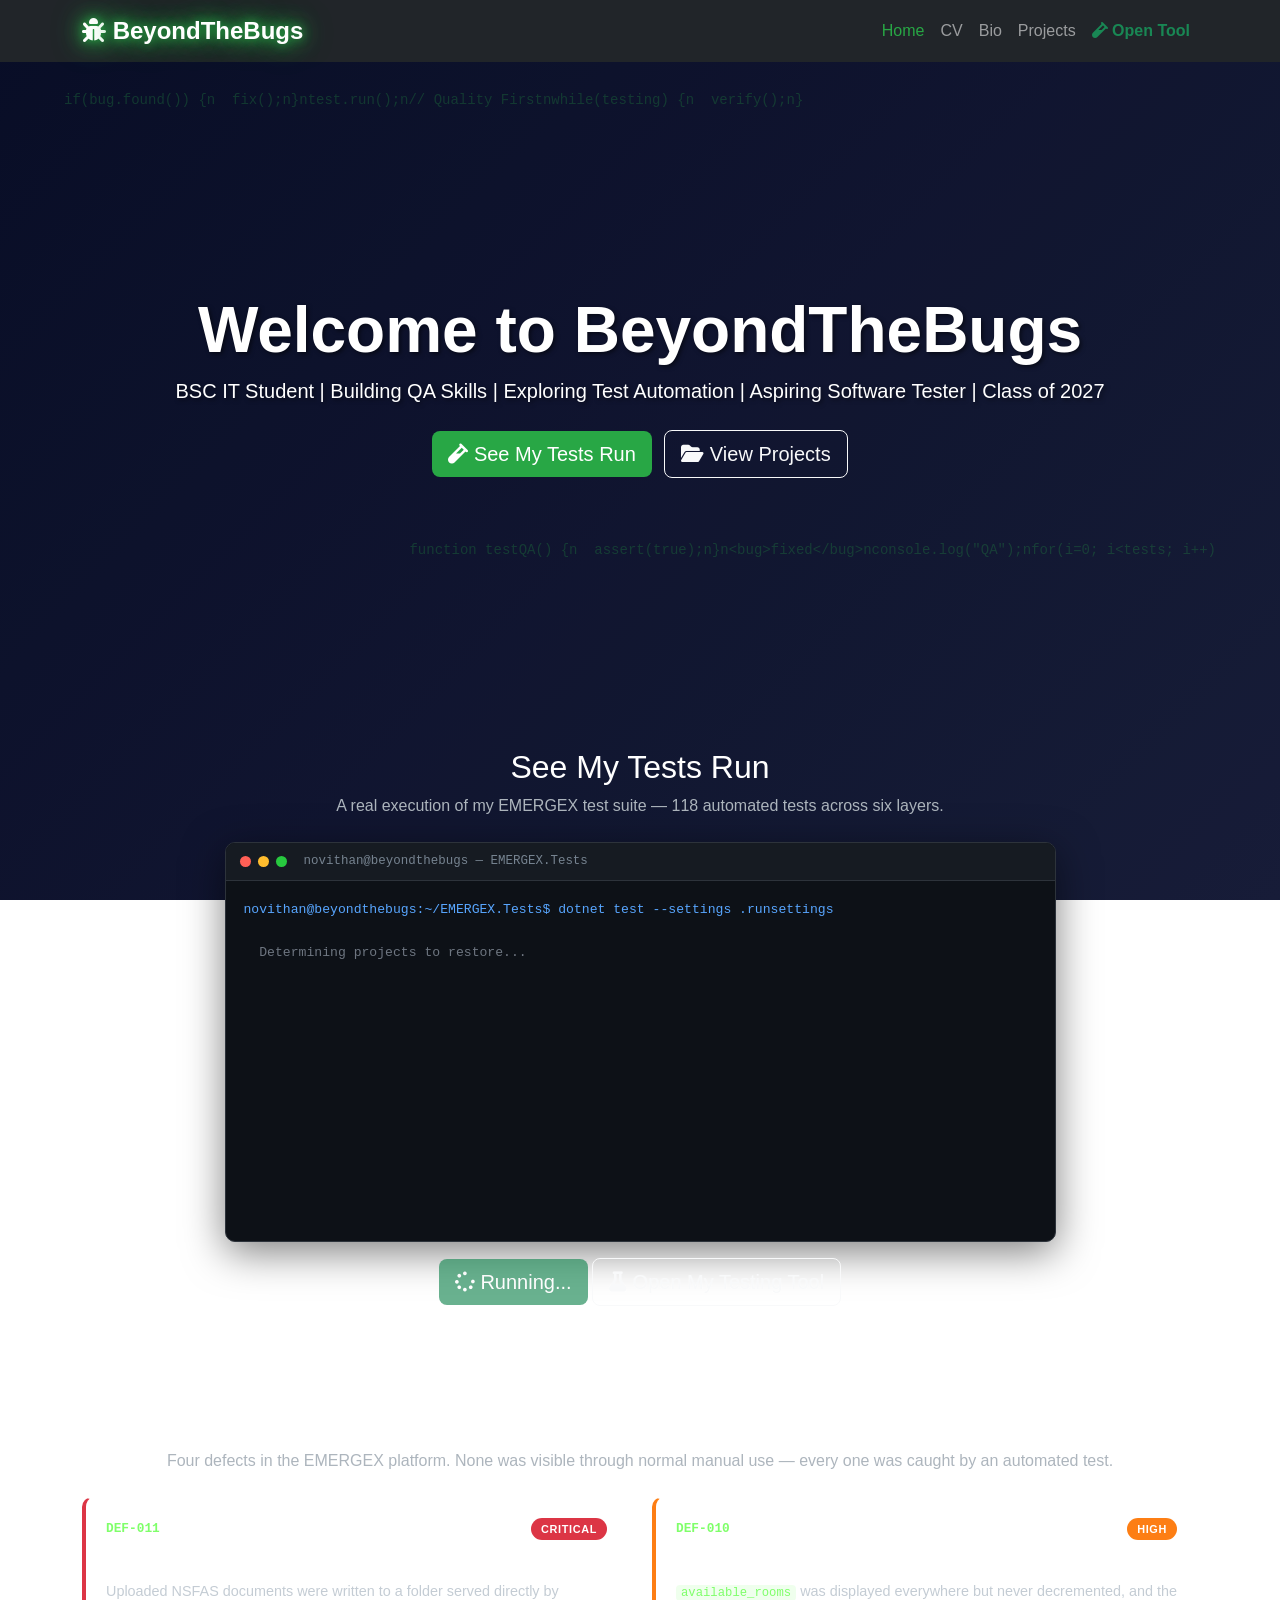
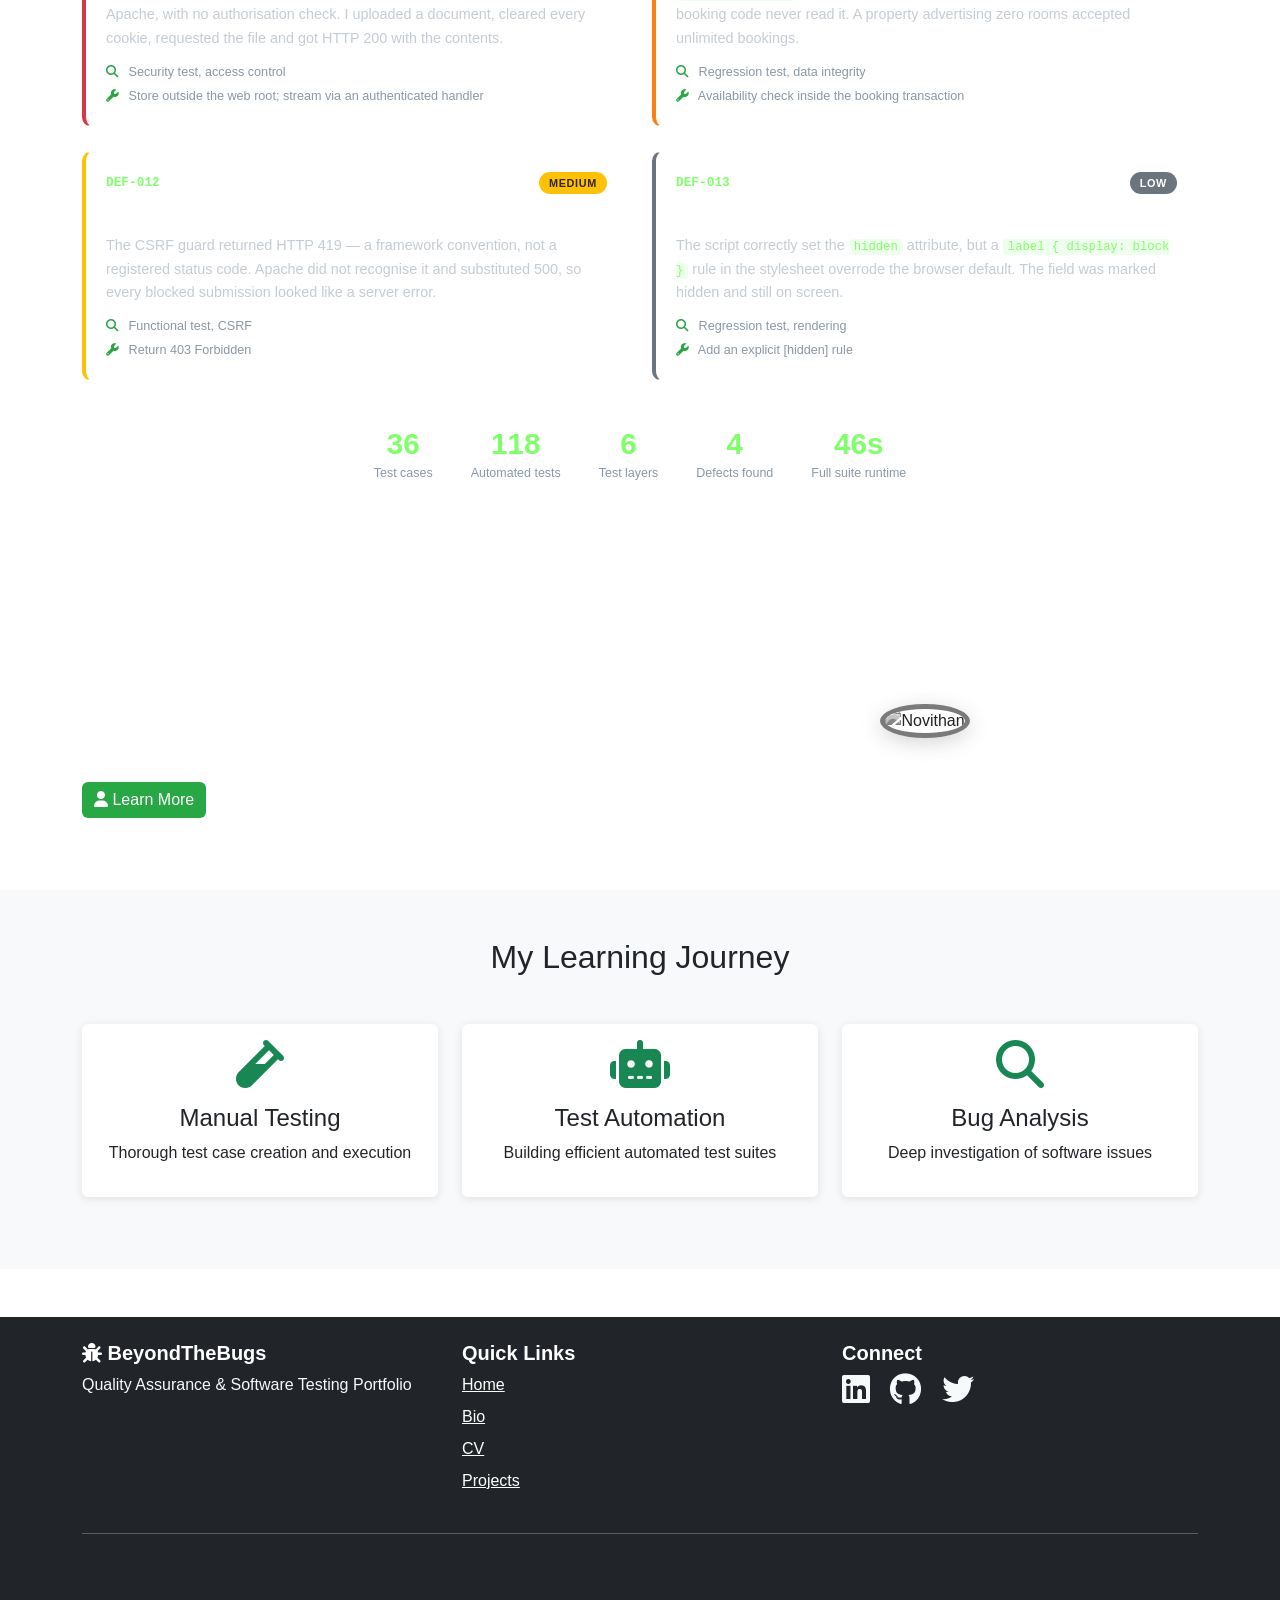
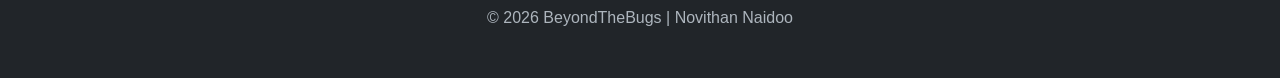
==== index.html @ c220b581 "Update index.html" ====
<!DOCTYPE html>
<html lang="en">
<head>
    <meta charset="UTF-8">
    <meta name="viewport" content="width=device-width, initial-scale=1.0">
    <title>BeyondTheBugs - Home</title>
    <!-- Favicon -->
     <link rel="icon" type="image/png" href="bug.png">
    <!-- Bootstrap CSS -->
    <link href="https://cdn.jsdelivr.net/npm/bootstrap@5.3.0/dist/css/bootstrap.min.css" rel="stylesheet">
    <!-- Font Awesome -->
    <link rel="stylesheet" href="https://cdnjs.cloudflare.com/ajax/libs/font-awesome/6.4.0/css/all.min.css">
    <!-- Custom CSS -->
    <link rel="stylesheet" href="style.css">
    <link rel="icon" type="image/png" href="Logo/bug.png">
   
</head>
<body>
    <!-- Animated Code Background -->
    <div id="codeBackground"></div>

    <!-- Navigation -->
    <nav class="navbar navbar-expand-lg navbar-dark bg-dark fixed-top">
        <div class="container">
            <a class="navbar-brand" href="index.html">
                <i class="fas fa-bug"></i> BeyondTheBugs
            </a>
            <button class="navbar-toggler" type="button" data-bs-toggle="collapse" data-bs-target="#navbarNav">
                <span class="navbar-toggler-icon"></span>
            </button>
            <div class="collapse navbar-collapse" id="navbarNav">
                <ul class="navbar-nav ms-auto">
                    <li class="nav-item"><a class="nav-link active" href="index.html">Home</a></li>
                    <li class="nav-item"><a class="nav-link" href="cv.html">CV</a></li>
                    <li class="nav-item"><a class="nav-link" href="bio.html">Bio</a></li>
                    <li class="nav-item"><a class="nav-link" href="projects.html">Projects</a></li>
                    <!-- BYB_Testing Tool -->
                     <li class="nav-item">
                        <a class="nav-link text-success fw-bold" href="BYB_TestingTool/index.html">
                            <i class="fas fa-vial"></i> Open Tool
                        </a>
                    </li>
                </ul>
            </div>
        </div>
    </nav>

    <!-- Hero Section -->
    <section class="hero-section">
        <div class="container text-center">
            <h1 class="display-3 fw-bold animate-fade">Welcome to BeyondTheBugs</h1>
            <p class="lead mb-4 animate-fade">BSC IT Student | Building QA Skills | Exploring Test Automation | Aspiring Software Tester | Class of 2027</p>
            <a href="#test-run" class="btn btn-success btn-lg me-2">
                <i class="fas fa-vial"></i> See My Tests Run
            </a>
            <a href="projects.html" class="btn btn-outline-light btn-lg">
                <i class="fas fa-folder-open"></i> View Projects
            </a>
        </div>
    </section>

    <!-- ═══════════════════════════════════════════════════════════════
         LIVE TEST RUN
         Replays a real execution of the EMERGEX automated suite.
         ═══════════════════════════════════════════════════════════════ -->
    <section id="test-run" class="py-5">
        <div class="container">
            <h2 class="text-center mb-2" style="color:#fff">See My Tests Run</h2>
            <p class="text-center mb-4" style="color:#adb5bd">
                A real execution of my EMERGEX test suite &mdash; 118 automated tests across six layers.
            </p>

            <div class="row justify-content-center">
                <div class="col-lg-9">
                    <div class="terminal" id="terminal">
                        <div class="terminal-bar">
                            <span class="tdot tdot-red"></span>
                            <span class="tdot tdot-amber"></span>
                            <span class="tdot tdot-green"></span>
                            <span class="terminal-title">novithan@beyondthebugs — EMERGEX.Tests</span>
                        </div>
                        <pre class="terminal-body" id="terminalBody"></pre>
                    </div>

                    <div class="text-center mt-3">
                        <button id="runTestsBtn" class="btn btn-success btn-lg">
                            <i class="fas fa-play"></i> Run Test Suite
                        </button>
                        <a href="BYB_TestingTool/index.html" class="btn btn-outline-light btn-lg">
                            <i class="fas fa-flask"></i> Open My Testing Tool
                        </a>
                    </div>
                </div>
            </div>
        </div>
    </section>

    <!-- ═══════════════════════════════════════════════════════════════
         DEFECTS FOUND
         ═══════════════════════════════════════════════════════════════ -->
    <section id="defects" class="py-5">
        <div class="container">
            <h2 class="text-center mb-2" style="color:#fff">Defects I Found</h2>
            <p class="text-center mb-4" style="color:#adb5bd">
                Four defects in the EMERGEX platform. None was visible through normal manual use &mdash;
                every one was caught by an automated test.
            </p>

            <div class="row g-4">

                <div class="col-md-6">
                    <div class="defect-card defect-critical h-100">
                        <div class="defect-hd">
                            <span class="defect-id">DEF-011</span>
                            <span class="defect-sev sev-critical">Critical</span>
                        </div>
                        <h4>Identity documents publicly readable</h4>
                        <p>
                            Uploaded NSFAS documents were written to a folder served directly by Apache,
                            with no authorisation check. I uploaded a document, cleared every cookie,
                            requested the file and got HTTP 200 with the contents.
                        </p>
                        <div class="defect-meta">
                            <span><i class="fas fa-search"></i> Security test, access control</span>
                            <span><i class="fas fa-wrench"></i> Store outside the web root; stream via an authenticated handler</span>
                        </div>
                    </div>
                </div>

                <div class="col-md-6">
                    <div class="defect-card defect-high h-100">
                        <div class="defect-hd">
                            <span class="defect-id">DEF-010</span>
                            <span class="defect-sev sev-high">High</span>
                        </div>
                        <h4>No room availability check on booking</h4>
                        <p>
                            <code>available_rooms</code> was displayed everywhere but never decremented,
                            and the booking code never read it. A property advertising zero rooms
                            accepted unlimited bookings.
                        </p>
                        <div class="defect-meta">
                            <span><i class="fas fa-search"></i> Regression test, data integrity</span>
                            <span><i class="fas fa-wrench"></i> Availability check inside the booking transaction</span>
                        </div>
                    </div>
                </div>

                <div class="col-md-6">
                    <div class="defect-card defect-medium h-100">
                        <div class="defect-hd">
                            <span class="defect-id">DEF-012</span>
                            <span class="defect-sev sev-medium">Medium</span>
                        </div>
                        <h4>CSRF block reported as a server crash</h4>
                        <p>
                            The CSRF guard returned HTTP 419 &mdash; a framework convention, not a
                            registered status code. Apache did not recognise it and substituted 500,
                            so every blocked submission looked like a server error.
                        </p>
                        <div class="defect-meta">
                            <span><i class="fas fa-search"></i> Functional test, CSRF</span>
                            <span><i class="fas fa-wrench"></i> Return 403 Forbidden</span>
                        </div>
                    </div>
                </div>

                <div class="col-md-6">
                    <div class="defect-card defect-low h-100">
                        <div class="defect-hd">
                            <span class="defect-id">DEF-013</span>
                            <span class="defect-sev sev-low">Low</span>
                        </div>
                        <h4>Hidden field stayed visible</h4>
                        <p>
                            The script correctly set the <code>hidden</code> attribute, but a
                            <code>label { display: block }</code> rule in the stylesheet overrode the
                            browser default. The field was marked hidden and still on screen.
                        </p>
                        <div class="defect-meta">
                            <span><i class="fas fa-search"></i> Regression test, rendering</span>
                            <span><i class="fas fa-wrench"></i> Add an explicit [hidden] rule</span>
                        </div>
                    </div>
                </div>

            </div>

            <div class="row mt-4">
                <div class="col-12 text-center">
                    <div class="stat-strip">
                        <div><strong>36</strong><span>Test cases</span></div>
                        <div><strong>118</strong><span>Automated tests</span></div>
                        <div><strong>6</strong><span>Test layers</span></div>
                        <div><strong>4</strong><span>Defects found</span></div>
                        <div><strong>46s</strong><span>Full suite runtime</span></div>
                    </div>
                </div>
            </div>
        </div>
    </section>

    <!-- About Preview -->
    <section class="py-5">
    <div class="container">
        <div class="row align-items-center">
            <div class="col-md-6 mb-4">
                <h2 style="color: white !important;">About Me</h2>
                <p class="lead" style="color: white !important;">Hi, I'm Novithan</p>
                <p style="color: white !important;">I'm currently in my final year of a BSc in IT and I have a deep passion for software testing. I am actively learning QA methodologies and manual testing, dedicated to understanding exactly what makes software great</p>
                <a href="bio.html" class="btn btn-success">
                    <i class="fas fa-user"></i> Learn More
                </a>
                </div>
                <div class="col-md-6 text-center">
                    <img src="Profile/Profile2.jpg" alt="Novithan" class="profile-img">
                </div>
            </div>
        </div>
    </section>

    <!-- Skills -->
    <section class="py-5 bg-light">
        <div class="container">
            <h2 class="text-center mb-5">My Learning Journey</h2>
            <div class="row">
                <div class="col-md-4 mb-4">
                    <div class="card h-100 text-center">
                        <div class="card-body">
                            <i class="fas fa-vial fa-3x text-success mb-3"></i>
                            <h4>Manual Testing</h4>
                            <p>Thorough test case creation and execution</p>
                        </div>
                    </div>
                </div>
                <div class="col-md-4 mb-4">
                    <div class="card h-100 text-center">
                        <div class="card-body">
                            <i class="fas fa-robot fa-3x text-success mb-3"></i>
                            <h4>Test Automation</h4>
                            <p>Building efficient automated test suites</p>
                        </div>
                    </div>
                </div>
                <div class="col-md-4 mb-4">
                    <div class="card h-100 text-center">
                        <div class="card-body">
                            <i class="fas fa-search fa-3x text-success mb-3"></i>
                            <h4>Bug Analysis</h4>
                            <p>Deep investigation of software issues</p>
                        </div>
                    </div>
                </div>
            </div>
        </div>
    </section>

    <!-- Footer -->
<footer class="bg-dark text-white py-4 mt-5">
    <div class="container">
        <div class="row">
            <div class="col-md-4 mb-3">
                <h5 class="text-white"><i class="fas fa-bug"></i> BeyondTheBugs</h5>
                <p class="text-light">Quality Assurance & Software Testing Portfolio</p>
            </div>
            <div class="col-md-4 mb-3">
                <h5 class="text-white">Quick Links</h5>
                <a href="index.html" class="d-block text-light mb-2">Home</a>
                <a href="bio.html" class="d-block text-light mb-2">Bio</a>
                <a href="cv.html" class="d-block text-light mb-2">CV</a>
                <a href="projects.html" class="d-block text-light mb-2">Projects</a>
            </div>
            <div class="col-md-4 mb-3">
                <h5 class="text-white">Connect</h5>
                <a href="https://www.linkedin.com/in/novithan-naidoo-04743959/" class="text-light me-3"><i class="fab fa-linkedin fa-2x"></i></a>
                <a href="https://github.com/" class="text-light me-3"><i class="fab fa-github fa-2x"></i></a>
                <a href="https://x.com/home" class="text-light"><i class="fab fa-twitter fa-2x"></i></a>
            </div>
        </div>
        <hr class="bg-light">
    </div>
<footer class="bg-dark text-white py-4 mt-5">
    <div class="container-fluid">
        <div class="row">
            <div class="col-12 text-center">
                <p class="mb-0">&copy; <span id="year"></span> BeyondTheBugs | Novithan Naidoo</p>
            </div>
        </div>
    </div>
</footer>

<script>
    document.getElementById('year').textContent = new Date().getFullYear();
</script>
    <!-- Bootstrap JS -->
    <script src="https://cdn.jsdelivr.net/npm/bootstrap@5.3.0/dist/js/bootstrap.bundle.min.js"></script>
    <!-- jQuery -->
    <script src="https://code.jquery.com/jquery-3.6.0.min.js"></script>
    <!-- Custom JS -->
    <script src="script.js"></script>
    <script src="qa-showcase.js"></script>
    <script src="matrix.js"></script>
    <script src="fluid-trail.js"></script>
</body>
</html>
---- style.css ----
/* === ANIMATED CODE BACKGROUND === */
#codeBackground {
    position: fixed;
    top: 0;
    left: 0;
    width: 100%;
    height: 100%;
    z-index: -1;
    background: linear-gradient(135deg, #0a0e27 0%, #1a1f3a 100%);
    overflow: hidden;
}

#codeBackground::before,
#codeBackground::after {
    content: '';
    position: absolute;
    font-family: 'Courier New', monospace;
    font-size: 14px;
    color: rgba(40, 167, 69, 0.3);
    white-space: pre;
    animation: floatCode 20s linear infinite;
}

#codeBackground::before {
    content: 'if(bug.found()) {\n  fix();\n}\ntest.run();\n// Quality First\nwhile(testing) {\n  verify();\n}';
    top: 10%;
    left: 5%;
    animation-delay: 0s;
}

#codeBackground::after {
    content: 'function testQA() {\n  assert(true);\n}\n<bug>fixed</bug>\nconsole.log("QA");\nfor(i=0; i<tests; i++)';
    top: 60%;
    right: 5%;
    animation-delay: 10s;
}

@keyframes floatCode {
    0% { transform: translateY(0) rotate(0deg); opacity: 0.3; }
    50% { opacity: 0.5; }
    100% { transform: translateY(-100px) rotate(5deg); opacity: 0; }
}

.code-bug {
    position: absolute;
    color: rgba(40, 167, 69, 0.4);
    font-size: 24px;
    animation: floatBug 15s ease-in-out infinite;
}

@keyframes floatBug {
    0%, 100% { transform: translate(0, 0) rotate(0deg); }
    25% { transform: translate(50px, -50px) rotate(90deg); }
    50% { transform: translate(0, -100px) rotate(180deg); }
    75% { transform: translate(-50px, -50px) rotate(270deg); }
}

/* === GENERAL STYLES === */
body {
    padding-top: 70px;
    font-family: 'Segoe UI', Tahoma, Geneva, Verdana, sans-serif;
    position: relative;
}

.navbar-brand {
    font-weight: bold;
    font-size: 1.5rem;
}

.nav-link {
    font-weight: 500;
    transition: color 0.3s;
}

.nav-link:hover, .nav-link.active {
    color: #28a745 !important;
}

/* === HERO SECTION === */
.hero-section {
    min-height: 70vh;
    display: flex;
    align-items: center;
    justify-content: center;
    color: white !important;
    text-align: center;
    position: relative;
}

.hero-section h1, .hero-section h2, .hero-section h3, .hero-section p {
    text-shadow: 2px 2px 4px rgba(0,0,0,0.5);
    animation: fadeInUp 1s ease-out;
}

.animate-fade {
    animation: fadeInUp 1.2s ease-out;
}

@keyframes fadeInUp {
    from {
        opacity: 0;
        transform: translateY(30px);
    }
    to {
        opacity: 1;
        transform: translateY(0);
    }
}

/* === BUG GAME === */
.game-stats {
    background: #f8f9fa;
    padding: 15px;
    border-radius: 10px;
    display: flex;
    justify-content: space-around;
    font-size: 1.1rem;
    font-weight: 600;
}

#gameArea {
    width: 100%;
    height: 400px;
    background: linear-gradient(135deg, #e8f5e9 0%, #c8e6c9 100%);
    border: 4px solid #28a745;
    border-radius: 15px;
    position: relative;
    overflow: hidden;
    cursor: crosshair;
}

.bug {
    position: absolute;
    width: 50px;
    height: 50px;
    background: transparent !important; /* Remove black circle */
    border-radius: 0; /* Remove circle shape */
    cursor: pointer;
    transition: transform 0.2s;
    display: flex;
    align-items: center;
    justify-content: center;
    animation: bugWiggle 0.5s infinite;
    font-size: 40px; /* Make bugs bigger */
}

.bug::before {
    content: ''; /* Remove default bug */
}

.bug:hover {
    transform: scale(1.2);
}

@keyframes bugWiggle {
    0%, 100% { transform: rotate(-5deg); }
    50% { transform: rotate(5deg); }
}

.splat {
    position: absolute;
    width: 100x;
    height: 100px;
    background: radial-gradient(circle, #ff0000 0%, #8b0000 30%, #28a745 60%, transparent 80%);
    border-radius: 50%;
    animation: splatEffect 0.6s forwards;
    pointer-events: none;
}

@keyframes splatEffect {
    0% {
        transform: scale(0);
        opacity: 1;
    }
    50% {
        transform: scale(1.2);
        opacity: 1;
    }
    100% {
        transform: scale(1.5);
        opacity: 0.3; /* Stays visible longer */
    }
}
.score-popup {
    position: absolute;
    font-size: 1.5rem;
    font-weight: bold;
    color: #28a745;
    animation: scoreFloat 1s forwards;
    pointer-events: none;
}

@keyframes scoreFloat {
    0% {
        transform: translateY(0);
        opacity: 1;
    }
    100% {
        transform: translateY(-50px);
        opacity: 0;
    }
}

.game-over {
    position: absolute;
    top: 50%;
    left: 50%;
    transform: translate(-50%, -50%);
    background: white;
    padding: 30px;
    border-radius: 15px;
    box-shadow: 0 10px 30px rgba(0,0,0,0.3);
    text-align: center;
    z-index: 10;
}

/* === CARDS === */
.card {
    border: none;
    box-shadow: 0 2px 10px rgba(0,0,0,0.1);
    transition: transform 0.3s, box-shadow 0.3s;
}

.card:hover {
    transform: translateY(-5px);
    box-shadow: 0 5px 20px rgba(40, 167, 69, 0.3);
}

/* === BUTTONS === */
.btn-success {
    background-color: #28a745;
    border: none;
    transition: all 0.3s;
}

.btn-success:hover {
    background-color: #218838;
    transform: translateY(-2px);
    box-shadow: 0 4px 10px rgba(40, 167, 69, 0.4);
}

/* === FOOTER === */
footer {
    background-color: #212529 !important;
    width: 100% !important;
}

footer h5 {
    color: white !important;
    font-weight: bold;
}

footer p,
footer a {
    color: #adb5bd !important;
}

footer a:hover {
    color: #28a745 !important;
}

/* Make sure links are visible */
footer .text-muted {
    color: #ffffff !important;
}

footer .d-block {
    color: #ffffff !important;
}

/* ═══════════════════════════════════════════════════════════════════
   LIVE TEST RUN TERMINAL
   ═══════════════════════════════════════════════════════════════════ */
.terminal {
    background: #0d1117;
    border: 1px solid #2d333b;
    border-radius: 10px;
    overflow: hidden;
    box-shadow: 0 10px 40px rgba(0, 0, 0, 0.5);
}

.terminal-bar {
    background: #161b22;
    border-bottom: 1px solid #2d333b;
    padding: 9px 14px;
    display: flex;
    align-items: center;
    gap: 7px;
}

.tdot { width: 11px; height: 11px; border-radius: 50%; display: inline-block; }
.tdot-red   { background: #ff5f56; }
.tdot-amber { background: #ffbd2e; }
.tdot-green { background: #27c93f; }

.terminal-title {
    color: #768390;
    font-size: 0.78rem;
    margin-left: 10px;
    font-family: 'Courier New', monospace;
}

.terminal-body {
    margin: 0;
    padding: 18px;
    height: 360px;
    overflow-y: auto;
    font-family: 'Courier New', monospace;
    font-size: 0.82rem;
    line-height: 1.65;
    color: #adbac7;
    white-space: pre-wrap;
    word-break: break-word;
}

.terminal-body::-webkit-scrollbar { width: 7px; }
.terminal-body::-webkit-scrollbar-thumb { background: #2d333b; border-radius: 4px; }

/* Line colours */
.t-cmd    { color: #58a6ff; }
.t-pass   { color: #3fb950; }
.t-fail   { color: #f85149; }
.t-warn   { color: #d29922; }
.t-dim    { color: #6e7681; }
.t-head   { color: #ffffff; font-weight: bold; }

/* Blinking prompt while idle */
.t-caret {
    display: inline-block;
    width: 8px;
    background: #3fb950;
    animation: caretBlink 1s step-end infinite;
}
@keyframes caretBlink { 50% { opacity: 0; } }

/* ═══════════════════════════════════════════════════════════════════
   DEFECT CARDS
   ═══════════════════════════════════════════════════════════════════ */
.defect-card {
    background: rgba(255, 255, 255, 0.04);
    border: 1px solid rgba(255, 255, 255, 0.1);
    border-left-width: 4px;
    border-radius: 10px;
    padding: 20px;
    backdrop-filter: blur(6px);
    transition: transform 0.2s, box-shadow 0.2s, border-color 0.2s;
}
.defect-card:hover {
    transform: translateY(-3px);
    box-shadow: 0 10px 30px rgba(0, 0, 0, 0.35);
}
.defect-critical { border-left-color: #dc3545; }
.defect-high     { border-left-color: #fd7e14; }
.defect-medium   { border-left-color: #ffc107; }
.defect-low      { border-left-color: #6c757d; }

.defect-hd { display: flex; justify-content: space-between; align-items: center; margin-bottom: 10px; }
.defect-id {
    font-family: 'Courier New', monospace;
    font-size: 0.8rem;
    color: #7fff6a;
    font-weight: 700;
}
.defect-sev {
    font-size: 0.68rem;
    font-weight: 700;
    text-transform: uppercase;
    letter-spacing: 0.06em;
    padding: 3px 10px;
    border-radius: 20px;
}
.sev-critical { background: #dc3545; color: #fff; }
.sev-high     { background: #fd7e14; color: #fff; }
.sev-medium   { background: #ffc107; color: #332701; }
.sev-low      { background: #6c757d; color: #fff; }

.defect-card h4 { color: #fff; font-size: 1.08rem; margin-bottom: 9px; }
.defect-card p  { color: #c4ccd4; font-size: 0.9rem; line-height: 1.65; margin-bottom: 12px; }
.defect-card code {
    background: rgba(127, 255, 106, 0.12);
    color: #7fff6a;
    padding: 1px 5px;
    border-radius: 4px;
    font-size: 0.85em;
}

.defect-meta { display: flex; flex-direction: column; gap: 5px; }
.defect-meta span { font-size: 0.79rem; color: #8b98a5; }
.defect-meta i { color: #28a745; width: 15px; margin-right: 4px; }

/* Stats strip under the defect cards */
.stat-strip {
    display: flex;
    flex-wrap: wrap;
    justify-content: center;
    gap: 14px 38px;
    padding: 22px 18px;
    background: rgba(255, 255, 255, 0.04);
    border: 1px solid rgba(255, 255, 255, 0.1);
    border-radius: 10px;
}
.stat-strip div { display: flex; flex-direction: column; align-items: center; }
.stat-strip strong { color: #7fff6a; font-size: 1.85rem; line-height: 1.1; font-weight: 700; }
.stat-strip span { color: #8b98a5; font-size: 0.78rem; margin-top: 3px; }

/* ═══════════════════════════════════════════════════════════════════
   RESPONSIVE
   ═══════════════════════════════════════════════════════════════════ */

/* Nothing should be able to push the page wider than the screen.
   Images and embeds are the usual culprits, so cap them globally. */
img, svg, video, iframe, canvas {
    max-width: 100%;
    height: auto;
}

/* Long unbroken strings — URLs, code samples, email addresses — would
   otherwise force a horizontal scrollbar on narrow screens. */
h1, h2, h3, h4, h5, h6, p, li, td, a {
    overflow-wrap: break-word;
}

/* ── Tablet ── */
@media (max-width: 991px) {
    .hero-section h1 { font-size: 2.6rem; }
    .profile-img { width: 200px; height: 200px; }
}

/* ── Phone ── */
@media (max-width: 768px) {
    #gameArea {
        height: 300px;
    }

    .hero-section {
        min-height: 50vh;
        padding: 40px 0;
    }

    .hero-section h1 {
        font-size: 2rem;
    }

    /* Bootstrap's .lead is 1.25rem, which is heavy on a phone */
    .hero-section .lead,
    .lead {
        font-size: 1rem;
        line-height: 1.6;
    }

    /* Stacked, full-width buttons are easier to hit than two side by side.
       The inline me-2 margin has to be overridden to keep them aligned. */
    .hero-section .btn,
    .btn-lg {
        font-size: 1rem;
        padding: 0.6rem 1.1rem;
    }
    .hero-section .btn {
        display: block;
        width: 100%;
        max-width: 280px;
        margin: 0 auto 10px !important;
    }

    /* Three stats across is too tight below ~400px — let them wrap */
    .game-stats {
        flex-wrap: wrap;
        gap: 8px 18px;
        justify-content: center;
        font-size: 0.95rem;
        padding: 12px;
    }

    .profile-img {
        width: 170px;
        height: 170px;
        border-width: 4px;
    }

    .cert-badge {
        width: 110px;
    }

    /* The floating code background is decorative and it does not wrap
       (white-space: pre). On a small screen it is visual noise. */
    #codeBackground::before,
    #codeBackground::after {
        display: none;
    }

    section.py-5 {
        padding-top: 2.2rem !important;
        padding-bottom: 2.2rem !important;
    }

    .terminal-body { height: 260px; font-size: 0.72rem; padding: 13px; }
    .terminal-title { display: none; }
    .stat-strip { gap: 14px 26px; padding: 18px 12px; }
    .stat-strip strong { font-size: 1.5rem; }
}

/* ── Small phone ── */
@media (max-width: 420px) {
    .hero-section h1 { font-size: 1.6rem; }
    .hero-section .lead, .lead { font-size: 0.92rem; }
    #gameArea { height: 240px; }
    .game-stats { font-size: 0.88rem; }
    .profile-img { width: 140px; height: 140px; }
    .cert-badge { width: 90px; }
    h2 { font-size: 1.5rem; }
    h3 { font-size: 1.25rem; }
}
/* === PROFILE IMAGE === */
.profile-img {
    width: 250px;
    height: 250px;
    border-radius: 50%;
    object-fit: cover;
    border: 5px solid #28a745;
    box-shadow: 0 5px 20px rgba(40, 167, 69, 0.3);

    /* Sits in greyscale until you hover, then comes to life. The slight
       brightness drop stops the mono version looking washed out. */
    filter: grayscale(100%) brightness(0.92);
    transition: filter 0.45s ease,
                transform 0.35s ease,
                box-shadow 0.35s ease,
                border-color 0.35s ease;
}

.profile-img:hover {
    filter: grayscale(0%) brightness(1.03);
    transform: scale(1.06);
    border-color: #39ff14;
    box-shadow: 0 8px 34px rgba(57, 255, 20, 0.45),
                0 0 0 6px rgba(40, 167, 69, 0.12);
}

/* No hover on a touch screen, so the photo would be stuck in greyscale.
   Show it in full colour there instead. */
@media (hover: none) {
    .profile-img { filter: none; }
}

/* Honour the system setting for people who find motion uncomfortable —
   the colour change stays, the movement goes. */
@media (prefers-reduced-motion: reduce) {
    .profile-img { transition: filter 0.3s ease; }
    .profile-img:hover { transform: none; }
}

/* Make About Me heading white */
h1.text-center.mb-5 {
    color: #fff;
}

/* === GREEN GLOW EFFECT FOR NAVBAR LOGO === */
.navbar-brand {
    text-shadow: 0 0 10px #28a745, 0 0 20px #28a745, 0 0 30px #28a745;
    animation: logoGlow 2s ease-in-out infinite;
    transition: all 0.3s;
}

.navbar-brand:hover {
    text-shadow: 0 0 15px #39ff14, 0 0 30px #39ff14, 0 0 45px #39ff14;
}

.navbar-brand i {
    text-shadow: 0 0 10px #28a745, 0 0 20px #28a745, 0 0 30px #28a745;
}

@keyframes logoGlow {
    0%, 100% {
        text-shadow: 0 0 10px #28a745, 0 0 20px #28a745, 0 0 30px #28a745;
    }
    50% {
        text-shadow: 0 0 20px #39ff14, 0 0 40px #39ff14, 0 0 60px #39ff14;
    }
}
/* === CERTIFICATION BADGES === */
.cert-badge {
    width: 150px;
    height: 150px;
    object-fit: contain;
    border-radius: 10px;
    transition: transform 0.3s;
    box-shadow: 0 2px 10px rgba(0,0,0,0.1);
}

.cert-badge:hover {
    transform: scale(1.1);
    box-shadow: 0 5px 20px rgba(40, 167, 69, 0.3);
}
/* === PROJECT CARD HOVER EFFECTS === */
.card {
    border: none;
    box-shadow: 0 2px 10px rgba(0,0,0,0.1);
    transition: all 0.4s ease;
}

.card:hover {
    transform: scale(1.08) translateY(-10px);
    box-shadow: 0 0 20px #28a745, 0 0 40px #28a745, 0 5px 30px rgba(40, 167, 69, 0.5);
    border: 2px solid #28a745;
}

/* Project card title color on hover */
.card:hover .card-title {
    color: #28a745;
}

/* Make project images grow too if they exist */
.card:hover img {
    transform: scale(1.1);
}

.card img {
    transition: transform 0.3s ease;
}
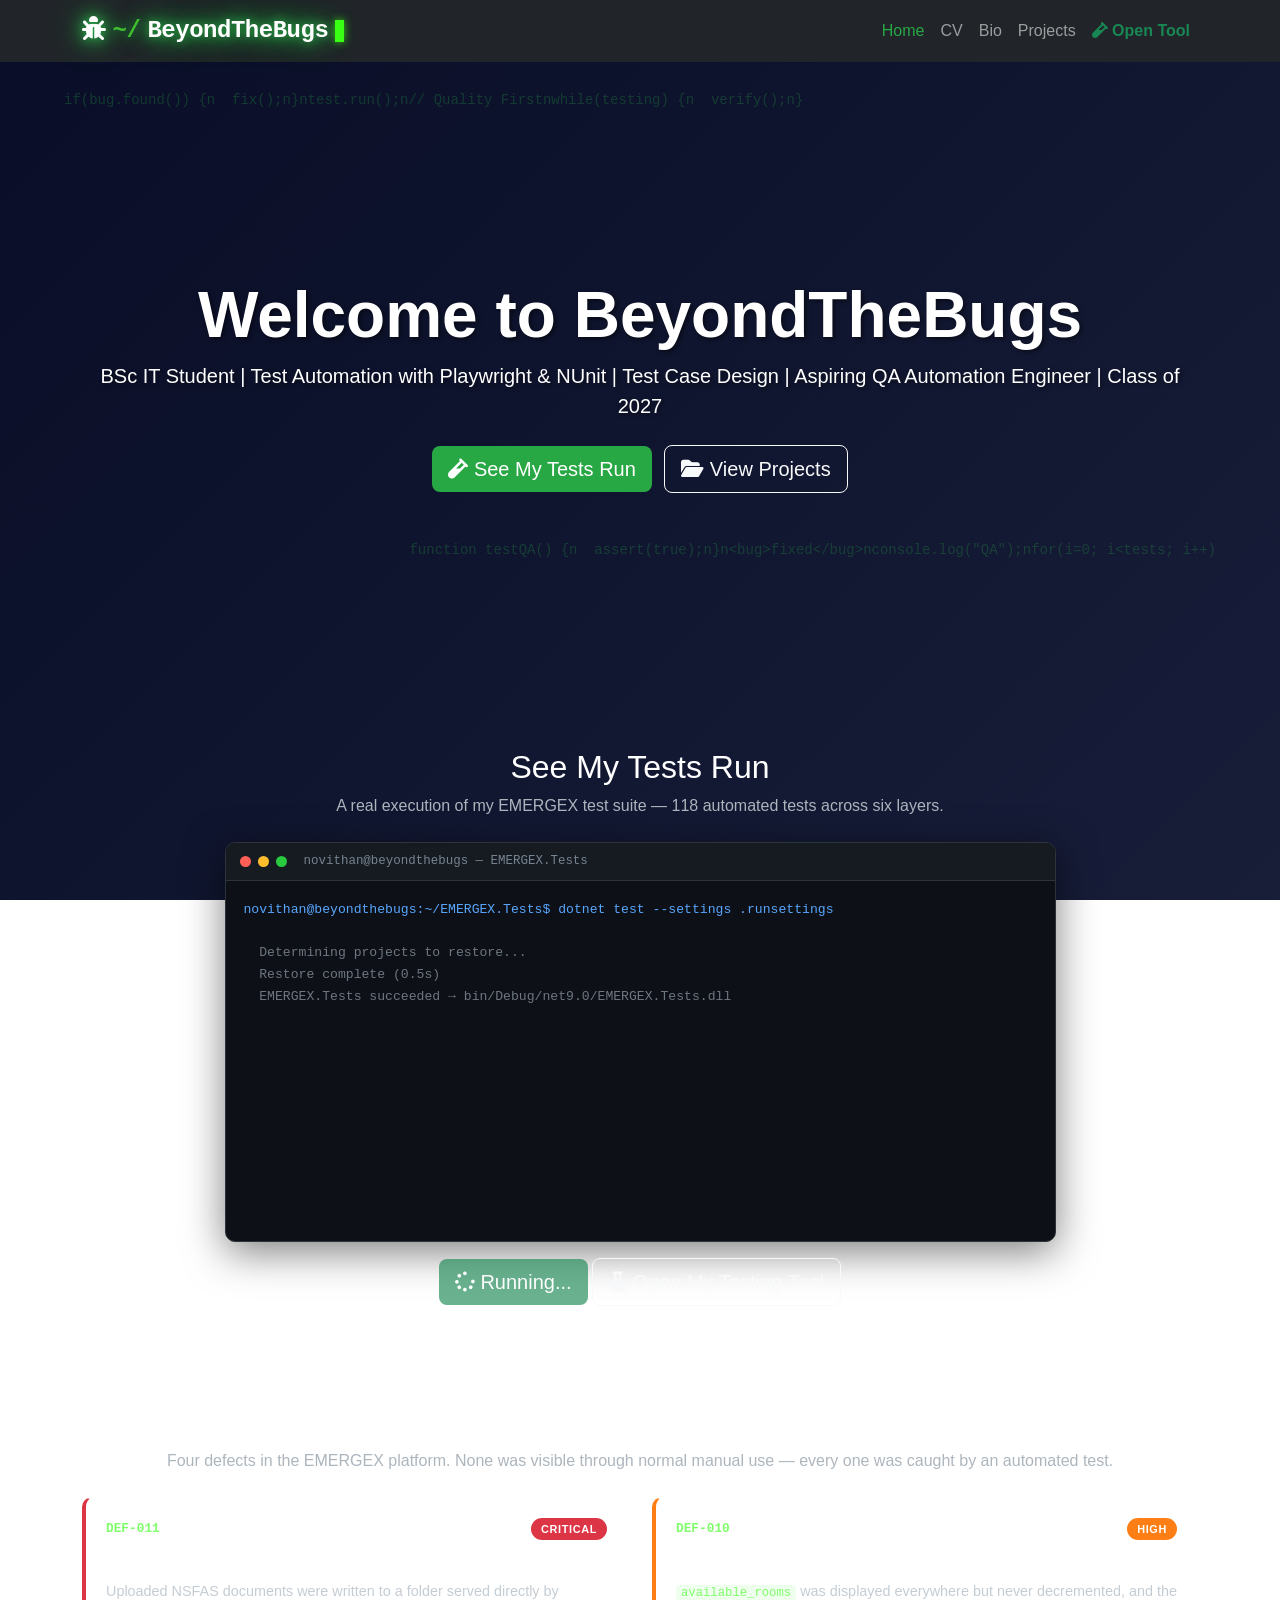
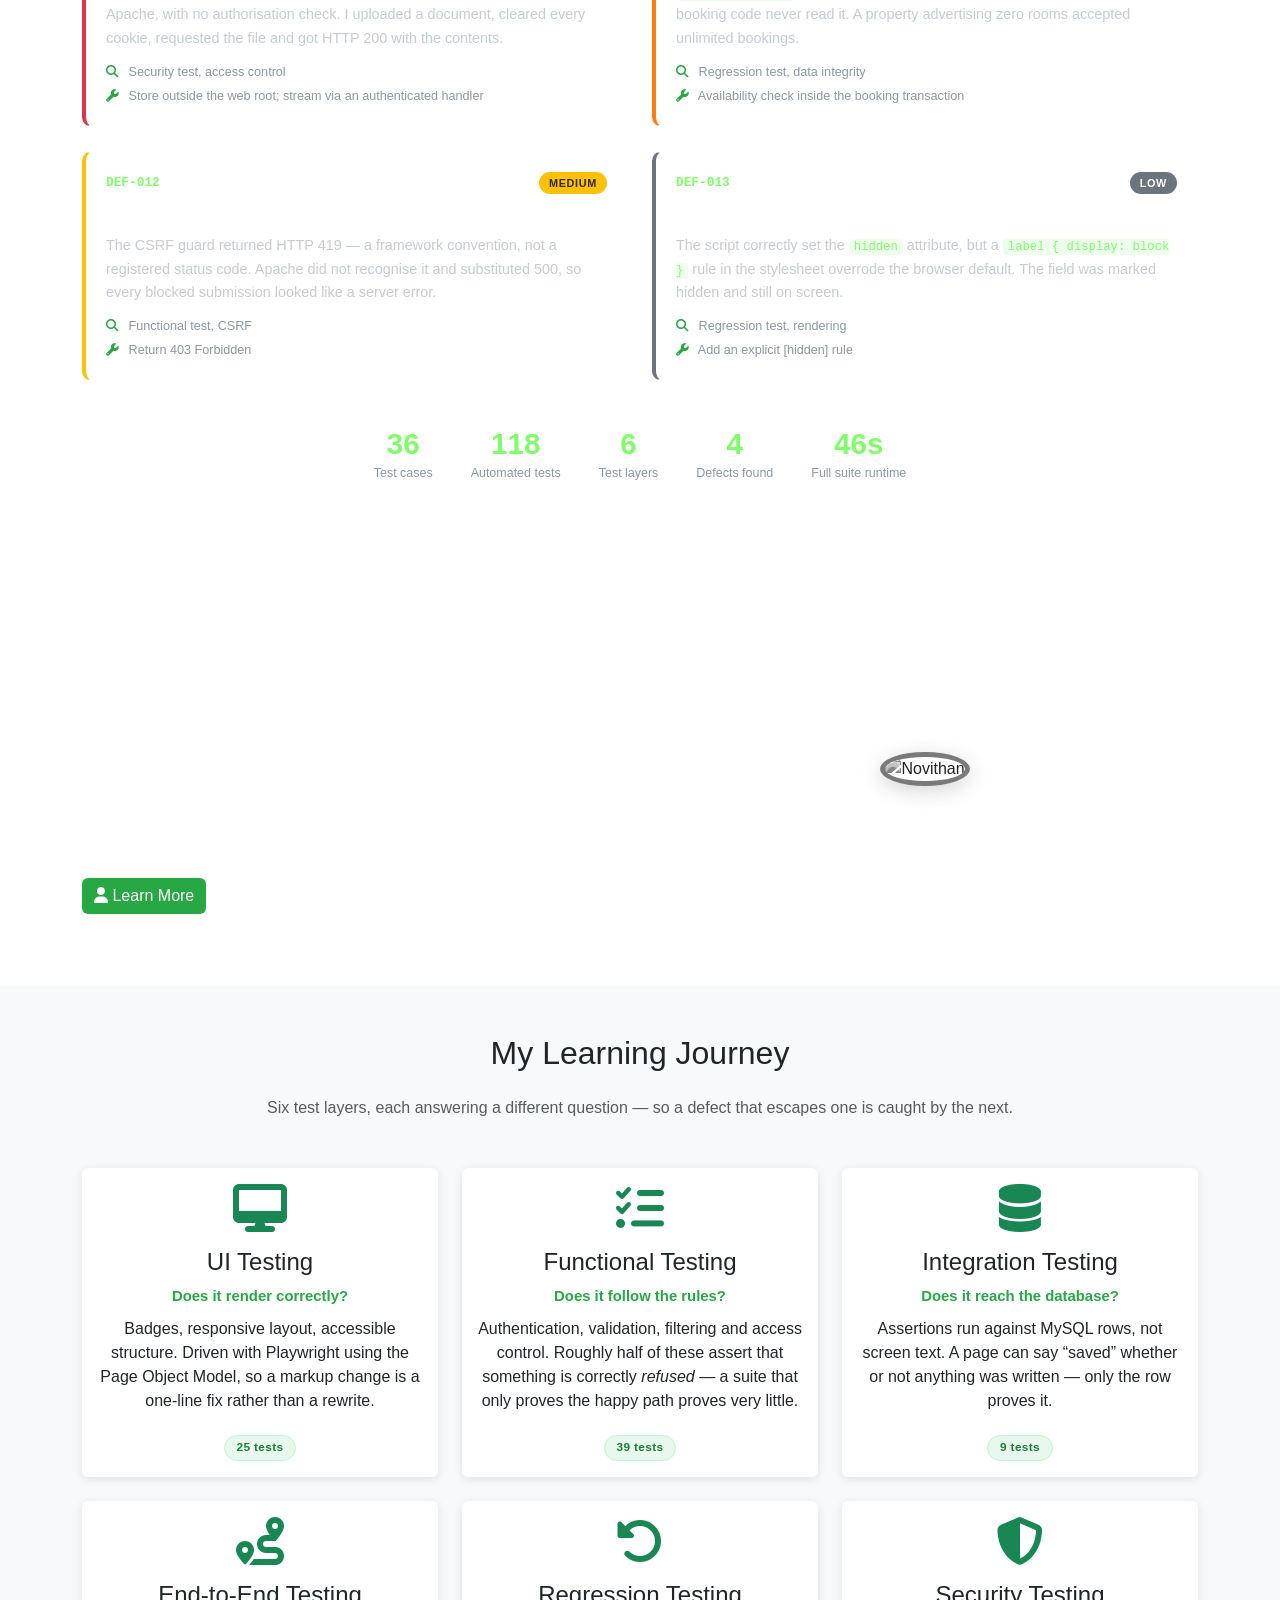
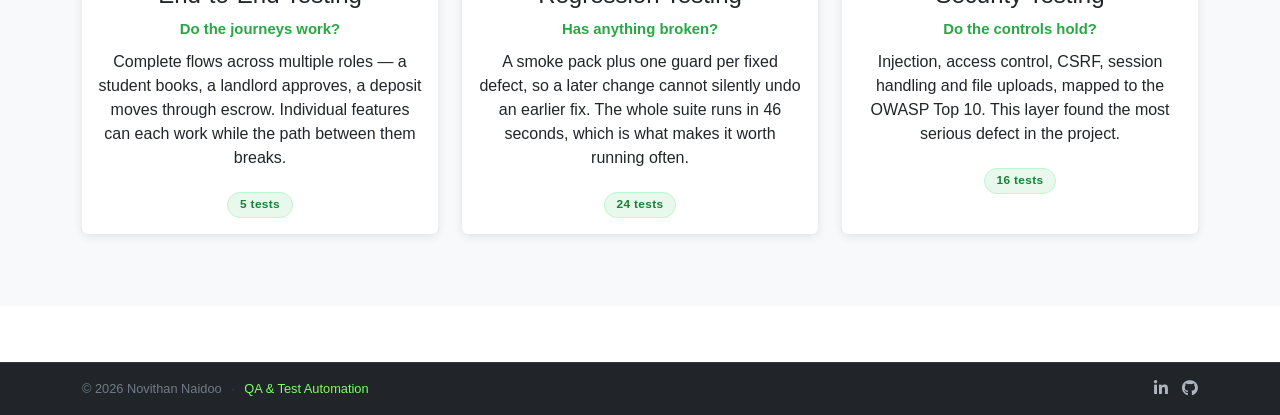
==== commit ec1f3f0e: "Update index.html" ====
--- a/index.html
+++ b/index.html
@@ -23,7 +23,7 @@
     <nav class="navbar navbar-expand-lg navbar-dark bg-dark fixed-top">
         <div class="container">
             <a class="navbar-brand" href="index.html">
-                <i class="fas fa-bug"></i> BeyondTheBugs
+                <span class="logo-bug"><i class="fas fa-bug"></i></span><span class="brand-prompt">~/</span><span class="brand-name">BeyondTheBugs</span><span class="brand-caret"></span>
             </a>
             <button class="navbar-toggler" type="button" data-bs-toggle="collapse" data-bs-target="#navbarNav">
                 <span class="navbar-toggler-icon"></span>
@@ -49,7 +49,7 @@
     <section class="hero-section">
         <div class="container text-center">
             <h1 class="display-3 fw-bold animate-fade">Welcome to BeyondTheBugs</h1>
-            <p class="lead mb-4 animate-fade">BSC IT Student | Building QA Skills | Exploring Test Automation | Aspiring Software Tester | Class of 2027</p>
+            <p class="lead mb-4 animate-fade">BSc IT Student | Test Automation with Playwright &amp; NUnit | Test Case Design | Aspiring QA Automation Engineer | Class of 2027</p>
             <a href="#test-run" class="btn btn-success btn-lg me-2">
                 <i class="fas fa-vial"></i> See My Tests Run
             </a>
@@ -207,7 +207,7 @@
             <div class="col-md-6 mb-4">
                 <h2 style="color: white !important;">About Me</h2>
                 <p class="lead" style="color: white !important;">Hi, I'm Novithan</p>
-                <p style="color: white !important;">I'm currently in my final year of a BSc in IT and I have a deep passion for software testing. I am actively learning QA methodologies and manual testing, dedicated to understanding exactly what makes software great</p>
+                <p style="color: white !important;">I'm in my final year of a BSc in IT, focused on test automation. I write test cases from requirements and turn them into executable suites using Playwright and NUnit in C&#35;, across UI, functional, integration, end-to-end, regression and security layers. My most recent suite &mdash; 118 automated tests against a student accommodation platform &mdash; uncovered four defects, including a critical access-control flaw that would not have surfaced through ordinary use.</p>
                 <a href="bio.html" class="btn btn-success">
                     <i class="fas fa-user"></i> Learn More
                 </a>
@@ -223,31 +223,107 @@
     <section class="py-5 bg-light">
         <div class="container">
             <h2 class="text-center mb-5">My Learning Journey</h2>
+            <p class="text-center text-muted mb-5" style="margin-top:-1.5rem">
+                Six test layers, each answering a different question &mdash; so a defect that
+                escapes one is caught by the next.
+            </p>
+
             <div class="row">
                 <div class="col-md-4 mb-4">
                     <div class="card h-100 text-center">
                         <div class="card-body">
-                            <i class="fas fa-vial fa-3x text-success mb-3"></i>
-                            <h4>Manual Testing</h4>
-                            <p>Thorough test case creation and execution</p>
-                        </div>
-                    </div>
-                </div>
-                <div class="col-md-4 mb-4">
-                    <div class="card h-100 text-center">
-                        <div class="card-body">
-                            <i class="fas fa-robot fa-3x text-success mb-3"></i>
-                            <h4>Test Automation</h4>
-                            <p>Building efficient automated test suites</p>
-                        </div>
-                    </div>
-                </div>
-                <div class="col-md-4 mb-4">
-                    <div class="card h-100 text-center">
-                        <div class="card-body">
-                            <i class="fas fa-search fa-3x text-success mb-3"></i>
-                            <h4>Bug Analysis</h4>
-                            <p>Deep investigation of software issues</p>
+                            <i class="fas fa-desktop fa-3x text-success mb-3"></i>
+                            <h4>UI Testing</h4>
+                            <p class="layer-q">Does it render correctly?</p>
+                            <p>
+                                Badges, responsive layout, accessible structure. Driven with
+                                Playwright using the Page Object Model, so a markup change is
+                                a one-line fix rather than a rewrite.
+                            </p>
+                            <span class="layer-count">25 tests</span>
+                        </div>
+                    </div>
+                </div>
+
+                <div class="col-md-4 mb-4">
+                    <div class="card h-100 text-center">
+                        <div class="card-body">
+                            <i class="fas fa-list-check fa-3x text-success mb-3"></i>
+                            <h4>Functional Testing</h4>
+                            <p class="layer-q">Does it follow the rules?</p>
+                            <p>
+                                Authentication, validation, filtering and access control.
+                                Roughly half of these assert that something is correctly
+                                <em>refused</em> &mdash; a suite that only proves the happy
+                                path proves very little.
+                            </p>
+                            <span class="layer-count">39 tests</span>
+                        </div>
+                    </div>
+                </div>
+
+                <div class="col-md-4 mb-4">
+                    <div class="card h-100 text-center">
+                        <div class="card-body">
+                            <i class="fas fa-database fa-3x text-success mb-3"></i>
+                            <h4>Integration Testing</h4>
+                            <p class="layer-q">Does it reach the database?</p>
+                            <p>
+                                Assertions run against MySQL rows, not screen text. A page can
+                                say &ldquo;saved&rdquo; whether or not anything was written &mdash;
+                                only the row proves it.
+                            </p>
+                            <span class="layer-count">9 tests</span>
+                        </div>
+                    </div>
+                </div>
+            </div>
+
+            <div class="row">
+                <div class="col-md-4 mb-4">
+                    <div class="card h-100 text-center">
+                        <div class="card-body">
+                            <i class="fas fa-route fa-3x text-success mb-3"></i>
+                            <h4>End-to-End Testing</h4>
+                            <p class="layer-q">Do the journeys work?</p>
+                            <p>
+                                Complete flows across multiple roles &mdash; a student books,
+                                a landlord approves, a deposit moves through escrow. Individual
+                                features can each work while the path between them breaks.
+                            </p>
+                            <span class="layer-count">5 tests</span>
+                        </div>
+                    </div>
+                </div>
+
+                <div class="col-md-4 mb-4">
+                    <div class="card h-100 text-center">
+                        <div class="card-body">
+                            <i class="fas fa-rotate-left fa-3x text-success mb-3"></i>
+                            <h4>Regression Testing</h4>
+                            <p class="layer-q">Has anything broken?</p>
+                            <p>
+                                A smoke pack plus one guard per fixed defect, so a later change
+                                cannot silently undo an earlier fix. The whole suite runs in 46
+                                seconds, which is what makes it worth running often.
+                            </p>
+                            <span class="layer-count">24 tests</span>
+                        </div>
+                    </div>
+                </div>
+
+                <div class="col-md-4 mb-4">
+                    <div class="card h-100 text-center">
+                        <div class="card-body">
+                            <i class="fas fa-shield-halved fa-3x text-success mb-3"></i>
+                            <h4>Security Testing</h4>
+                            <p class="layer-q">Do the controls hold?</p>
+                            <p>
+                                Injection, access control, CSRF, session handling and file
+                                uploads, mapped to the OWASP Top 10. This layer found the most
+                                serious defect in the project.
+                            </p>
+                            <span class="layer-count">16 tests</span>
                         </div>
                     </div>
                 </div>
@@ -256,42 +332,32 @@
     </section>
 
     <!-- Footer -->
-<footer class="bg-dark text-white py-4 mt-5">
-    <div class="container">
-        <div class="row">
-            <div class="col-md-4 mb-3">
-                <h5 class="text-white"><i class="fas fa-bug"></i> BeyondTheBugs</h5>
-                <p class="text-light">Quality Assurance & Software Testing Portfolio</p>
-            </div>
-            <div class="col-md-4 mb-3">
-                <h5 class="text-white">Quick Links</h5>
-                <a href="index.html" class="d-block text-light mb-2">Home</a>
-                <a href="bio.html" class="d-block text-light mb-2">Bio</a>
-                <a href="cv.html" class="d-block text-light mb-2">CV</a>
-                <a href="projects.html" class="d-block text-light mb-2">Projects</a>
-            </div>
-            <div class="col-md-4 mb-3">
-                <h5 class="text-white">Connect</h5>
-                <a href="https://www.linkedin.com/in/novithan-naidoo-04743959/" class="text-light me-3"><i class="fab fa-linkedin fa-2x"></i></a>
-                <a href="https://github.com/" class="text-light me-3"><i class="fab fa-github fa-2x"></i></a>
-                <a href="https://x.com/home" class="text-light"><i class="fab fa-twitter fa-2x"></i></a>
-            </div>
-        </div>
-        <hr class="bg-light">
-    </div>
-<footer class="bg-dark text-white py-4 mt-5">
-    <div class="container-fluid">
-        <div class="row">
-            <div class="col-12 text-center">
-                <p class="mb-0">&copy; <span id="year"></span> BeyondTheBugs | Novithan Naidoo</p>
-            </div>
-        </div>
-    </div>
-</footer>
-
-<script>
-    document.getElementById('year').textContent = new Date().getFullYear();
-</script>
+    <footer class="site-footer">
+        <div class="container">
+            <div class="footer-inner">
+                <span class="footer-copy">
+                    &copy; <span id="year"></span> Novithan Naidoo
+                    <span class="footer-sep">·</span>
+                    <span class="footer-role">QA &amp; Test Automation</span>
+                </span>
+
+                <div class="footer-social">
+                    <a href="https://www.linkedin.com/in/novithan-naidoo-04743959/"
+                       target="_blank" rel="noopener" aria-label="LinkedIn">
+                        <i class="fab fa-linkedin-in"></i>
+                    </a>
+                    <a href="https://github.com/NovithanNaidoo"
+                       target="_blank" rel="noopener" aria-label="GitHub">
+                        <i class="fab fa-github"></i>
+                    </a>
+                </div>
+            </div>
+        </div>
+    </footer>
+
+    <script>
+        document.getElementById('year').textContent = new Date().getFullYear();
+    </script>
     <!-- Bootstrap JS -->
     <script src="https://cdn.jsdelivr.net/npm/bootstrap@5.3.0/dist/js/bootstrap.bundle.min.js"></script>
     <!-- jQuery -->
--- a/style.css
+++ b/style.css
@@ -334,6 +334,136 @@
 @keyframes caretBlink { 50% { opacity: 0; } }
 
 /* ═══════════════════════════════════════════════════════════════════
+   TERMINAL PAGE HEADINGS
+   Interior page titles rendered as a shell command rather than a
+   sentence — monospace, a prompt, and a blinking caret.
+   ═══════════════════════════════════════════════════════════════════ */
+.term-title {
+    font-family: 'Courier New', Consolas, monospace;
+    font-size: 1.75rem;
+    font-weight: 900;
+    line-height: 1.5;
+    text-align: center;
+    word-break: break-word;
+    letter-spacing: -0.01em;
+}
+
+/* The glow is what sells "neon" — a flat bright green just looks flat. */
+.term-prompt,
+.term-cmd,
+.term-arg {
+    text-shadow: 0 0 6px rgba(57, 255, 20, 0.7),
+                 0 0 18px rgba(57, 255, 20, 0.45);
+}
+
+/* user@host:path — same neon, slightly stepped back so the command leads */
+.term-prompt {
+    color: #4dff2f;
+    margin-right: 10px;
+    opacity: 0.88;
+}
+
+.term-cmd { color: #39ff14; }
+
+/* Arguments stay neon but a shade cooler, so the command still reads first */
+.term-arg { color: #8fffa8; }
+
+.term-caret {
+    display: inline-block;
+    width: 12px;
+    height: 1.05em;
+    background: #39ff14;
+    vertical-align: -0.16em;
+    margin-left: 6px;
+    box-shadow: 0 0 10px rgba(57, 255, 20, 0.85);
+    animation: termBlink 1.05s step-end infinite;
+}
+@keyframes termBlink { 50% { opacity: 0; } }
+
+/* The line underneath, as shell output — kept quiet so it does not
+   compete with the command above it. */
+.term-output {
+    font-family: 'Courier New', Consolas, monospace;
+    color: #9aa7b4;
+    font-size: 0.94rem;
+    text-align: center;
+}
+
+@media (max-width: 768px) {
+    .term-title { font-size: 1.15rem; }
+    .term-prompt { display: block; margin-right: 0; font-size: 0.9rem; }
+    .term-output { font-size: 0.84rem; }
+}
+
+/* ═══════════════════════════════════════════════════════════════════
+   FOOTER
+   A single line: copyright and role on the left, social on the right.
+   ═══════════════════════════════════════════════════════════════════ */
+.site-footer {
+    background: #0d1117;
+    border-top: 1px solid rgba(255, 255, 255, 0.08);
+    padding: 14px 0;
+    margin-top: 3.5rem;
+}
+
+.footer-inner {
+    display: flex;
+    align-items: center;
+    justify-content: space-between;
+    flex-wrap: wrap;
+    gap: 10px 20px;
+}
+
+.footer-copy {
+    color: #6e7b88;
+    font-size: 0.8rem;
+}
+
+.footer-sep { color: #39434d; margin: 0 6px; }
+
+.footer-role { color: #7fff6a; }
+
+.footer-social { display: flex; gap: 14px; }
+.footer-social a {
+    color: #6e7b88;
+    font-size: 1rem;
+    text-decoration: none;
+    transition: color 0.2s;
+}
+.footer-social a:hover { color: #7fff6a; }
+
+@media (max-width: 768px) {
+    .site-footer { padding: 16px 0; }
+    .footer-inner { flex-direction: column; text-align: center; gap: 10px; }
+    .footer-copy { font-size: 0.76rem; }
+}
+
+/* ═══════════════════════════════════════════════════════════════════
+   TEST LAYER CARDS  ("My Learning Journey")
+   ═══════════════════════════════════════════════════════════════════ */
+
+/* The question each layer answers — set apart from the description. */
+.layer-q {
+    font-weight: 700;
+    color: #28a745;
+    font-size: 0.93rem;
+    margin-bottom: 10px;
+}
+
+.layer-count {
+    display: inline-block;
+    margin-top: 6px;
+    background: #e8f8ec;
+    color: #1a7f37;
+    border: 1px solid #bbf7d0;
+    border-radius: 20px;
+    padding: 3px 12px;
+    font-size: 0.74rem;
+    font-weight: 700;
+    letter-spacing: 0.03em;
+}
+
+/* ═══════════════════════════════════════════════════════════════════
    DEFECT CARDS
    ═══════════════════════════════════════════════════════════════════ */
 .defect-card {
@@ -554,19 +684,112 @@
     color: #fff;
 }
 
-/* === GREEN GLOW EFFECT FOR NAVBAR LOGO === */
+/* === NAVBAR LOGO — terminal wordmark with green glow === */
 .navbar-brand {
+    font-family: 'Courier New', Consolas, monospace;
+    font-weight: 900;
+    letter-spacing: -0.02em;
     text-shadow: 0 0 10px #28a745, 0 0 20px #28a745, 0 0 30px #28a745;
     animation: logoGlow 2s ease-in-out infinite;
     transition: all 0.3s;
+    display: inline-flex;
+    align-items: baseline;
+    gap: 7px;
+}
+
+/* Shell prompt characters framing the name, so it reads as a command
+   line rather than a word. Dimmer than the name itself — punctuation
+   should not compete with the brand. */
+.brand-prompt {
+    color: #4dff2f;
+    opacity: 0.7;
+    font-weight: 700;
+}
+
+.brand-name { color: inherit; }
+
+/* Blinking cursor after the name */
+.brand-caret {
+    display: inline-block;
+    width: 9px;
+    height: 0.95em;
+    background: #39ff14;
+    box-shadow: 0 0 8px rgba(57, 255, 20, 0.8);
+    animation: termBlink 1.05s step-end infinite;
+    align-self: center;
 }
 
 .navbar-brand:hover {
     text-shadow: 0 0 15px #39ff14, 0 0 30px #39ff14, 0 0 45px #39ff14;
 }
 
+.navbar-brand:hover .brand-prompt { opacity: 1; }
+
+@media (max-width: 480px) {
+    .navbar-brand { font-size: 1rem; gap: 5px; }
+}
+
 .navbar-brand i {
     text-shadow: 0 0 10px #28a745, 0 0 20px #28a745, 0 0 30px #28a745;
+}
+
+/* ═══════════════════════════════════════════════════════════════════
+   FLYING LOGO
+   The bug takes off on hover: it lifts, banks left and right, loops
+   back and settles. Two animations are layered — a slow flight path on
+   the wrapper, and a fast wobble on the icon itself, which reads as
+   wingbeats. Doing both on one element is not possible, because a
+   single element takes one transform at a time.
+   ═══════════════════════════════════════════════════════════════════ */
+.logo-bug {
+    display: inline-block;
+    transform-origin: center;
+    will-change: transform;
+}
+
+.logo-bug i {
+    display: inline-block;
+    transform-origin: center;
+}
+
+/* Flight path — an irregular loop, since a symmetrical one reads
+   mechanical rather than alive. */
+@keyframes bugFlight {
+      0% { transform: translate(0, 0)        rotate(0deg); }
+     14% { transform: translate(6px, -13px)  rotate(-16deg); }
+     28% { transform: translate(18px, -7px)  rotate(11deg); }
+     42% { transform: translate(11px, -20px) rotate(-8deg); }
+     56% { transform: translate(-6px, -15px) rotate(15deg); }
+     70% { transform: translate(-13px, -4px) rotate(-12deg); }
+     84% { transform: translate(-4px, -9px)  rotate(7deg); }
+    100% { transform: translate(0, 0)        rotate(0deg); }
+}
+
+/* Wingbeat — fast and small. Squashing horizontally suggests wings
+   sweeping through, without needing a second graphic. */
+@keyframes bugFlutter {
+      0% { transform: scale(1, 1)       rotate(0deg); }
+     50% { transform: scale(0.86, 1.08) rotate(3deg); }
+    100% { transform: scale(1, 1)       rotate(0deg); }
+}
+
+.navbar-brand:hover .logo-bug {
+    animation: bugFlight 2.1s ease-in-out infinite;
+}
+
+.navbar-brand:hover .logo-bug i {
+    animation: bugFlutter 0.11s linear infinite;
+    color: #39ff14;
+    text-shadow: 0 0 12px #39ff14, 0 0 26px #39ff14;
+}
+
+/* A bug flying around the corner of the screen is exactly the kind of
+   motion that makes some people ill. */
+@media (prefers-reduced-motion: reduce) {
+    .navbar-brand:hover .logo-bug,
+    .navbar-brand:hover .logo-bug i {
+        animation: none;
+    }
 }
 
 @keyframes logoGlow {
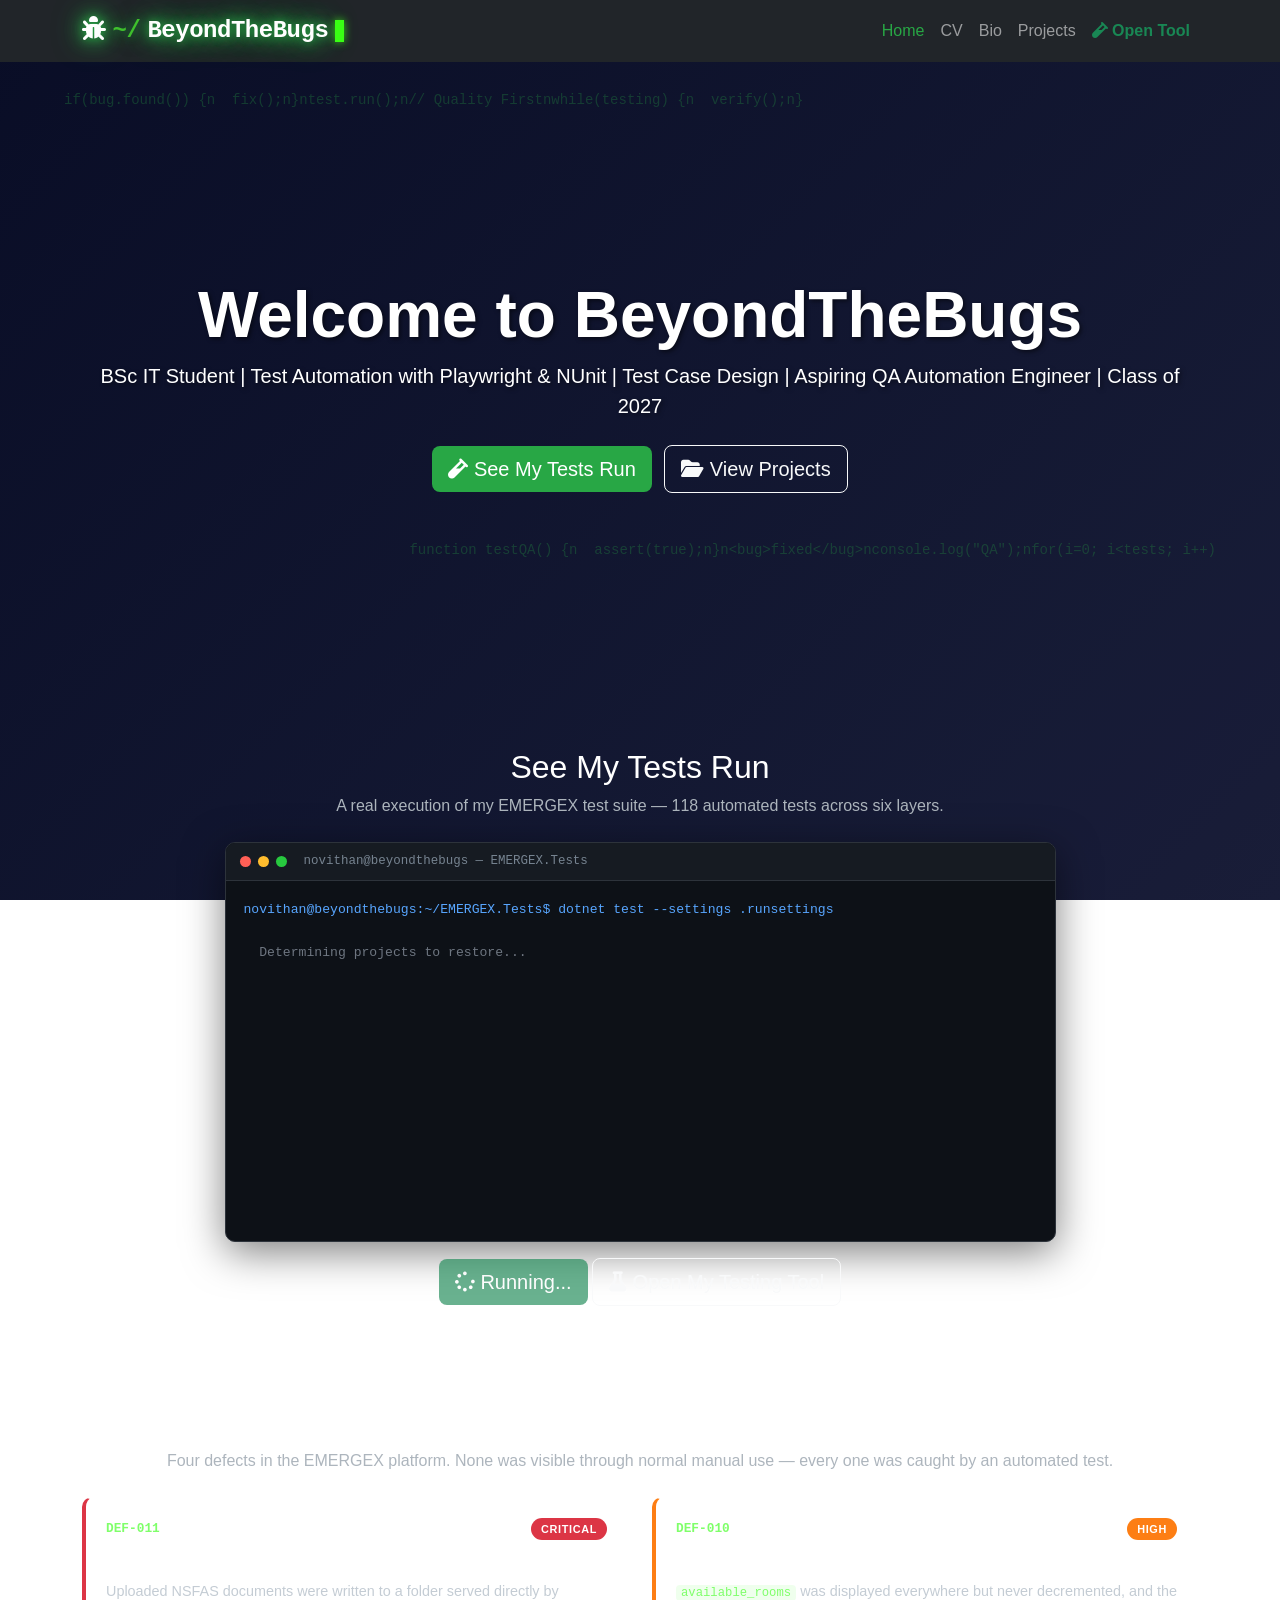
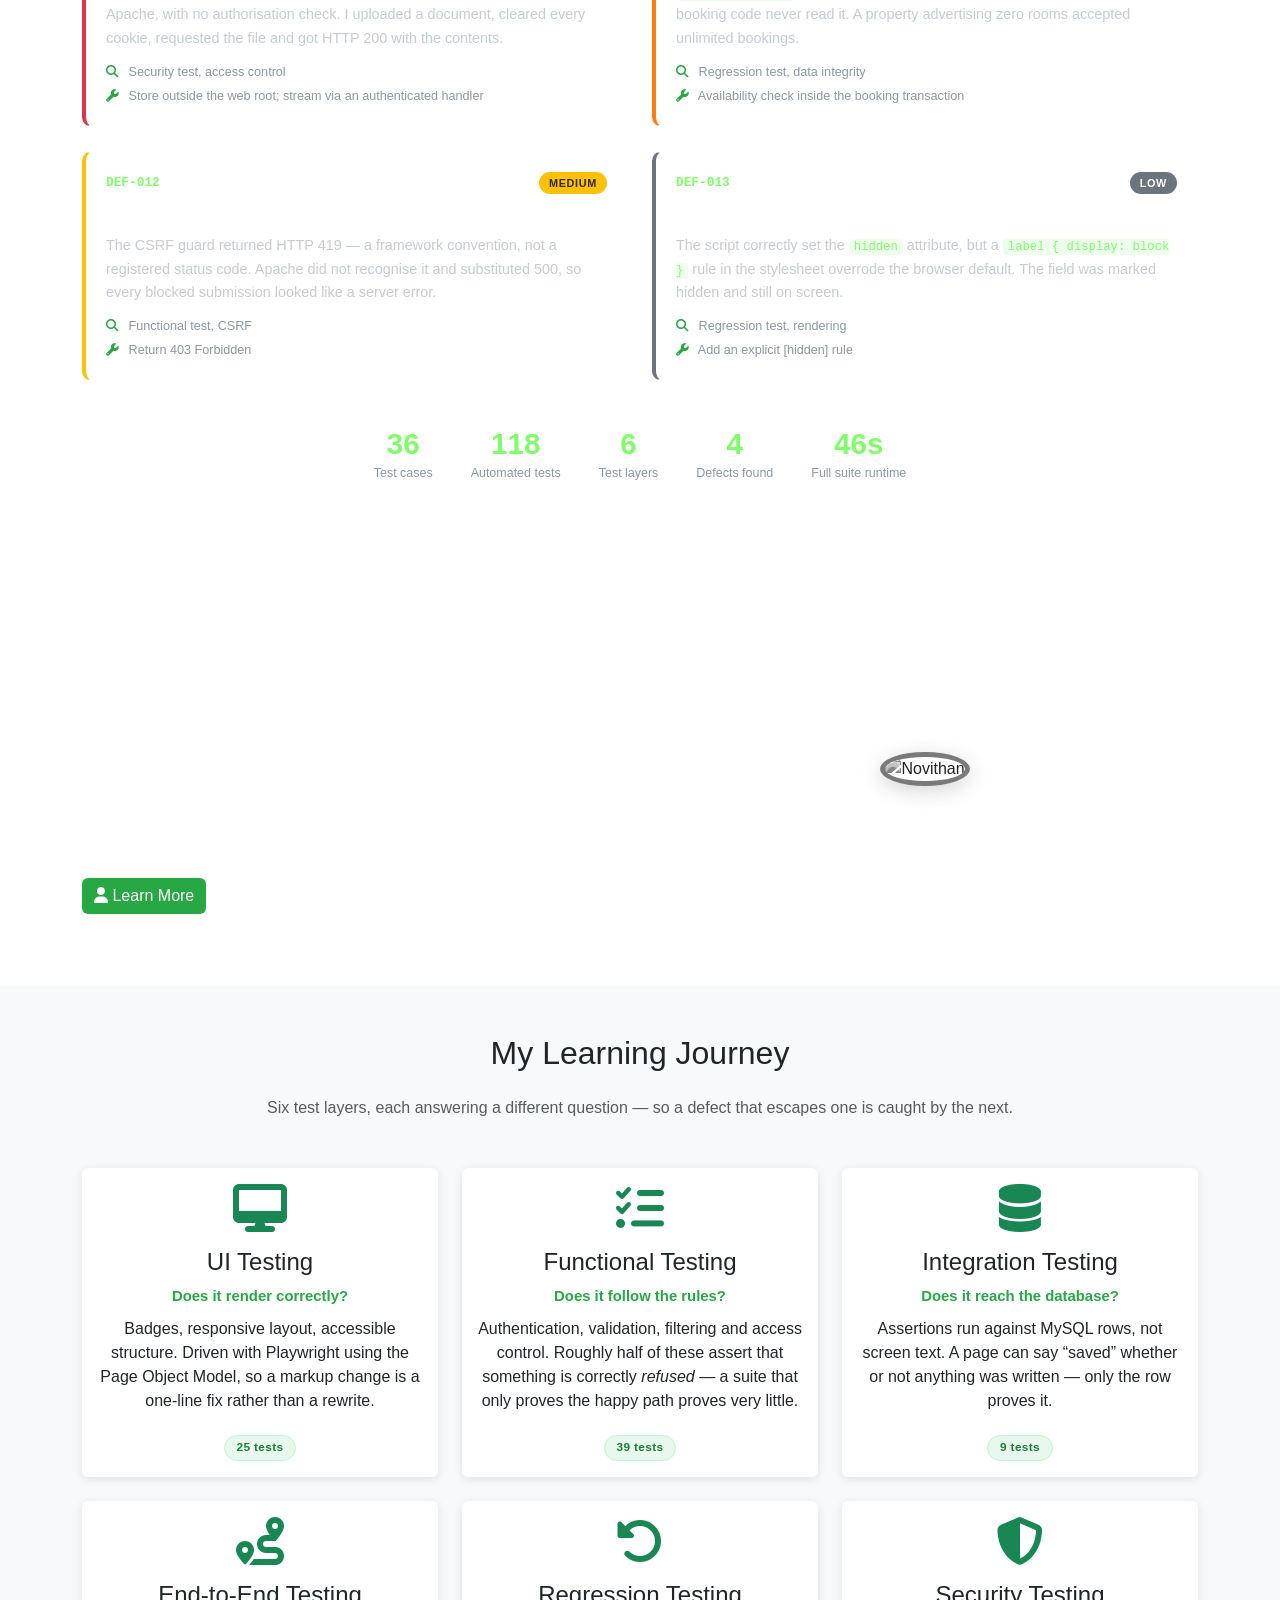
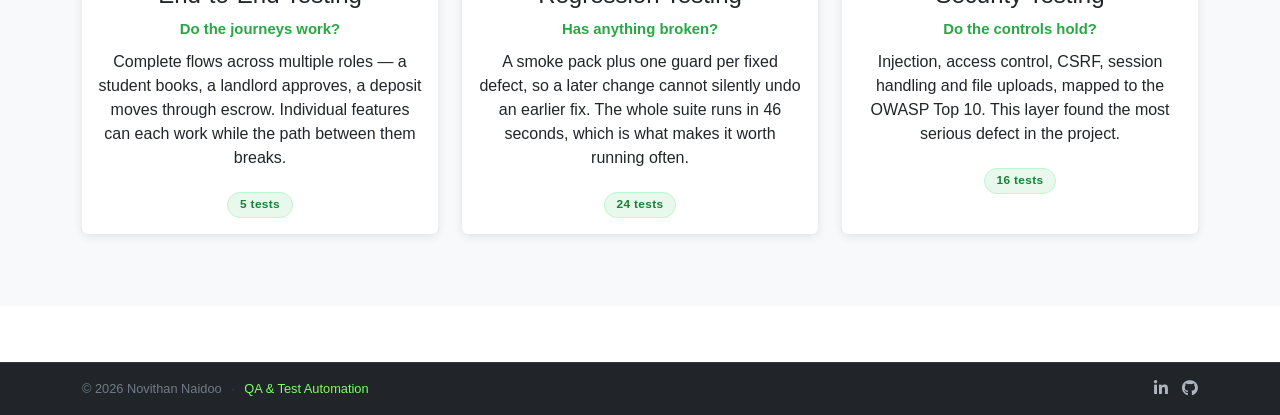
==== commit 955226e3: "Update index.html" ====
--- a/index.html
+++ b/index.html
@@ -213,7 +213,7 @@
                 </a>
                 </div>
                 <div class="col-md-6 text-center">
-                    <img src="Profile/Profile2.jpg" alt="Novithan" class="profile-img">
+                    <img src="Profile/profile.jpg" alt="Novithan" class="profile-img">
                 </div>
             </div>
         </div>
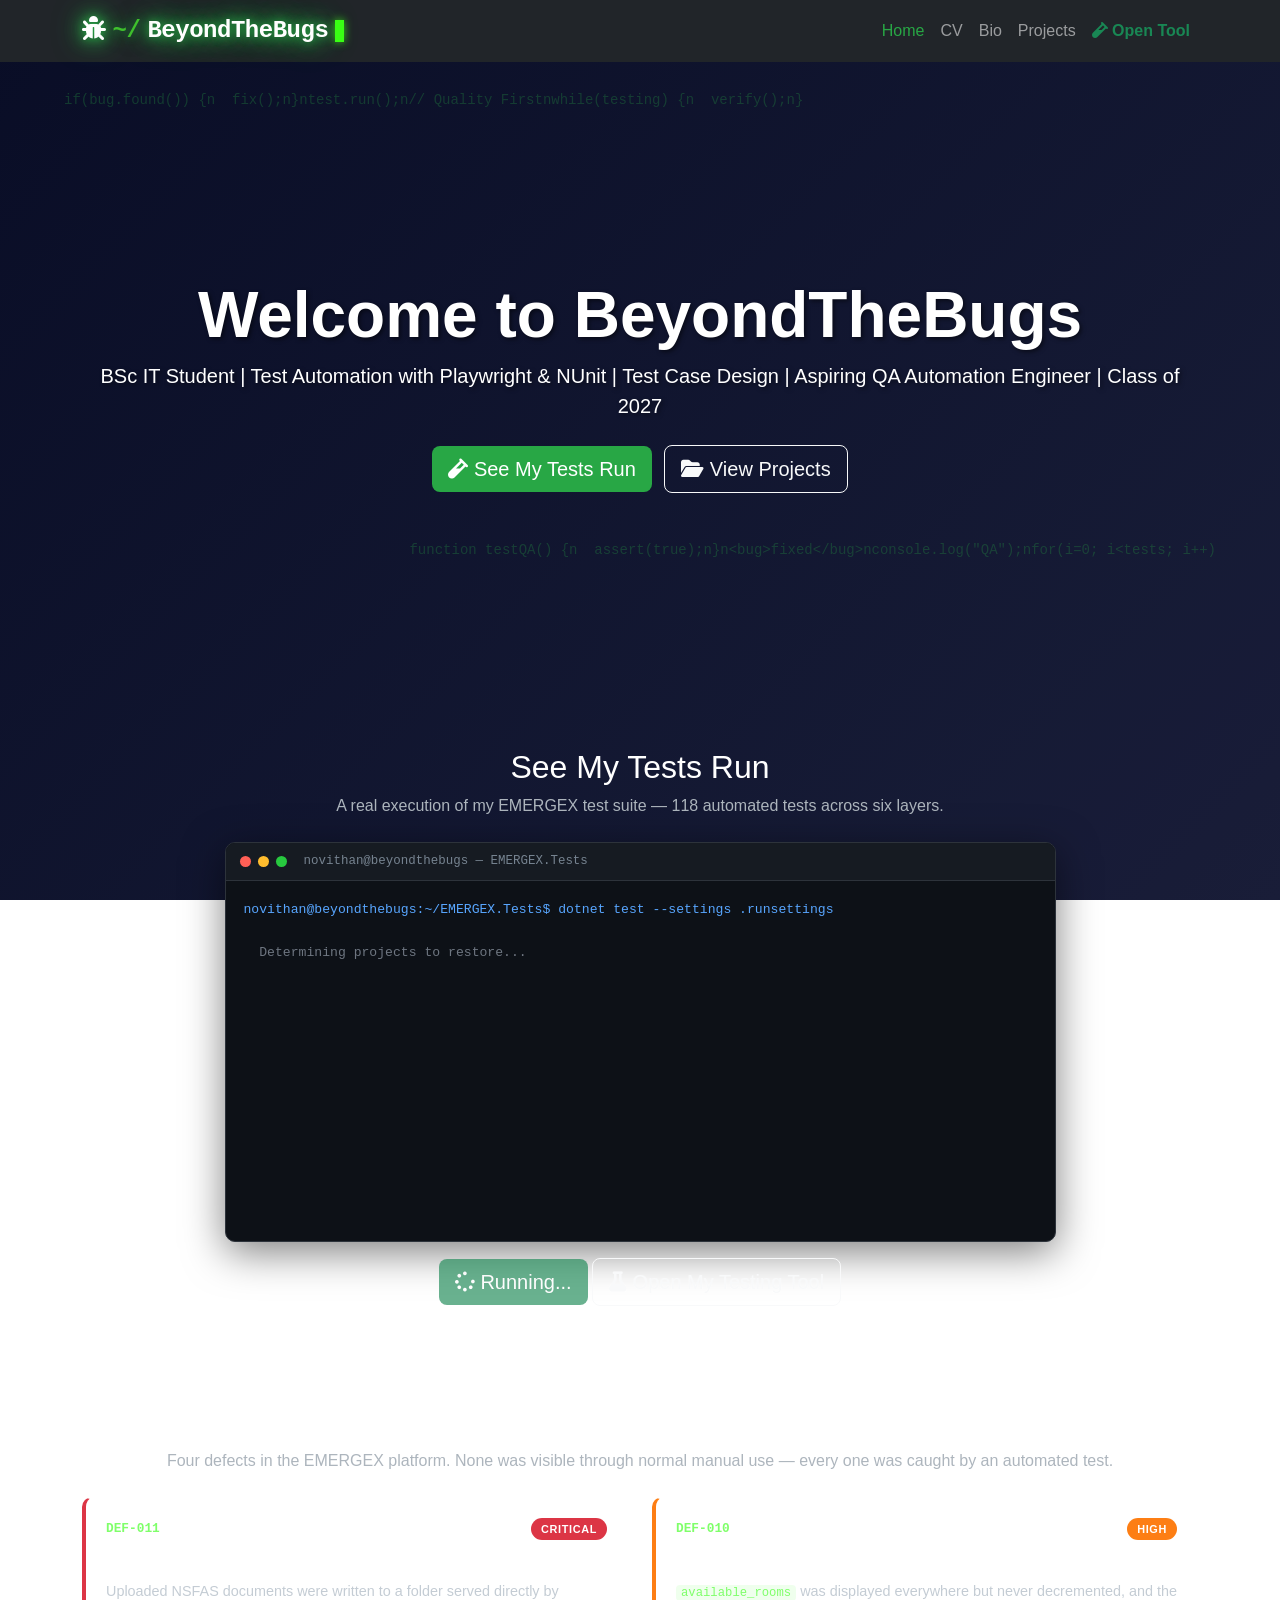
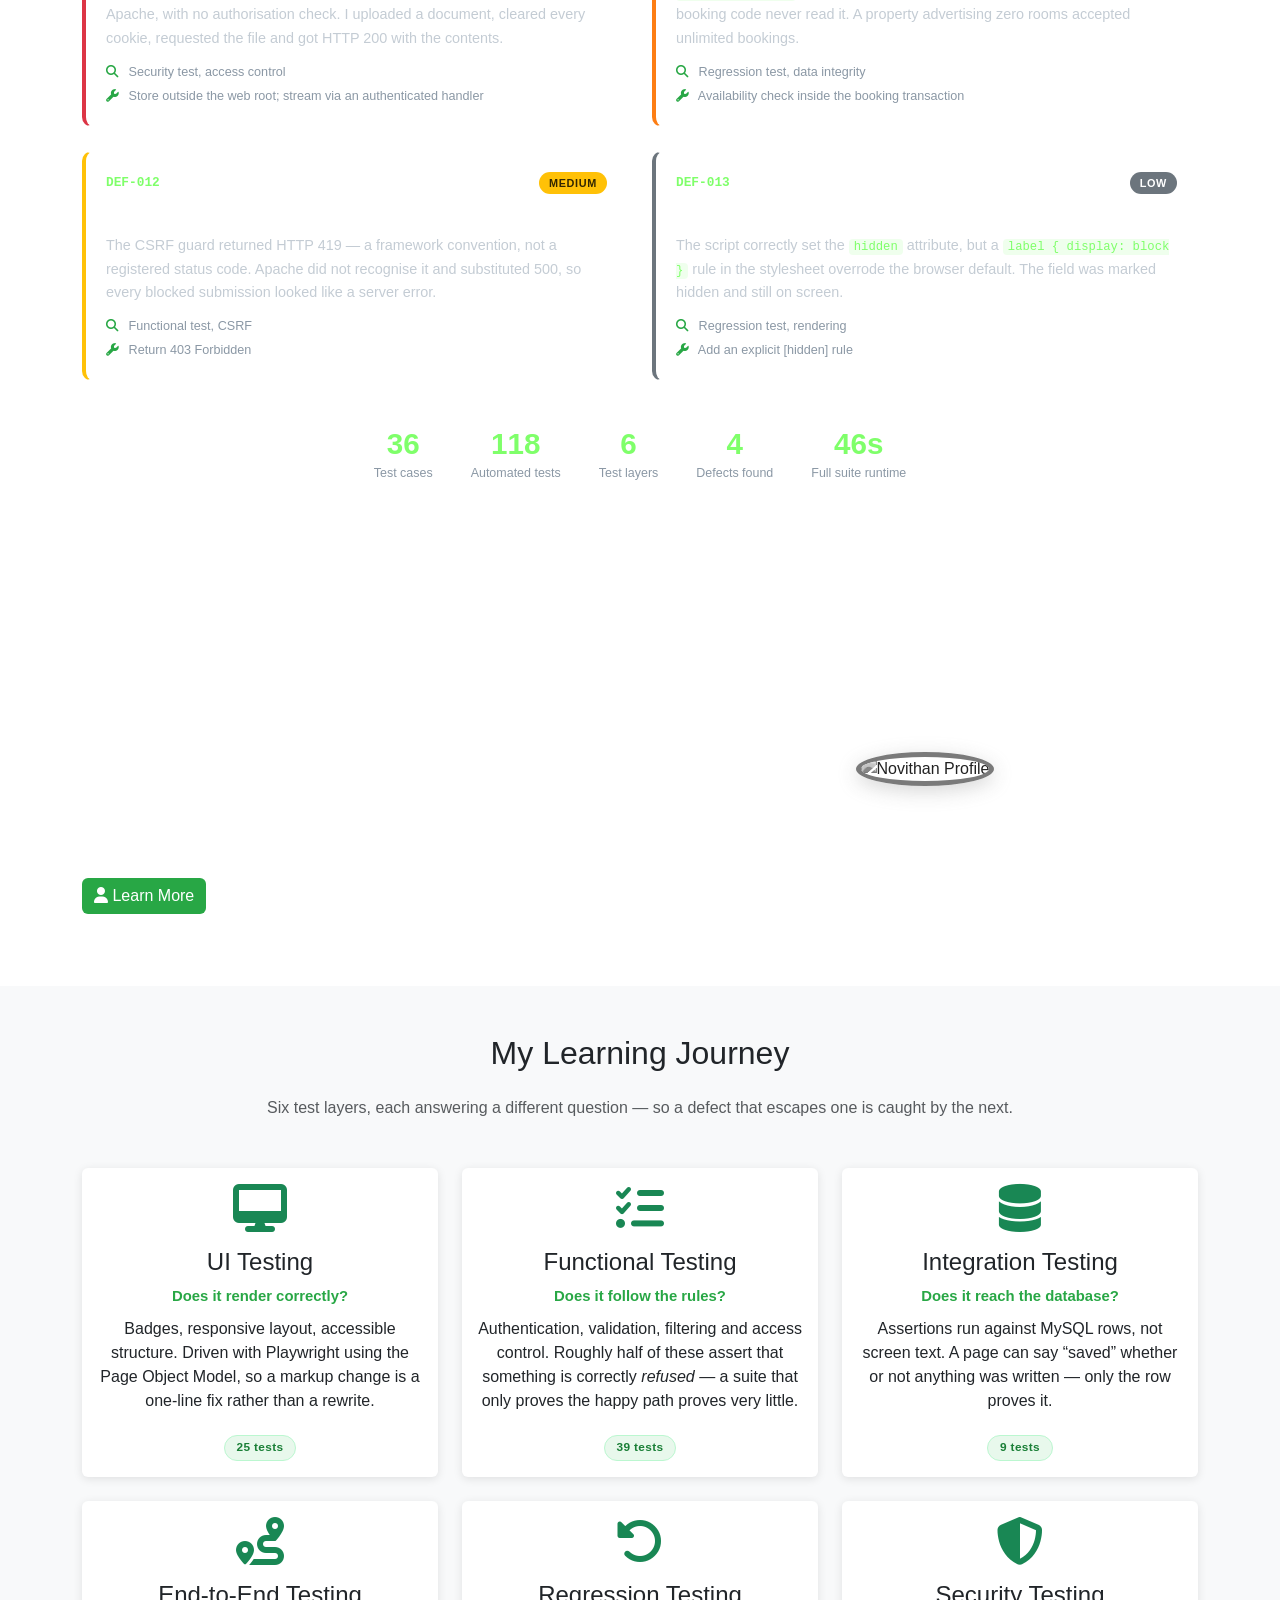
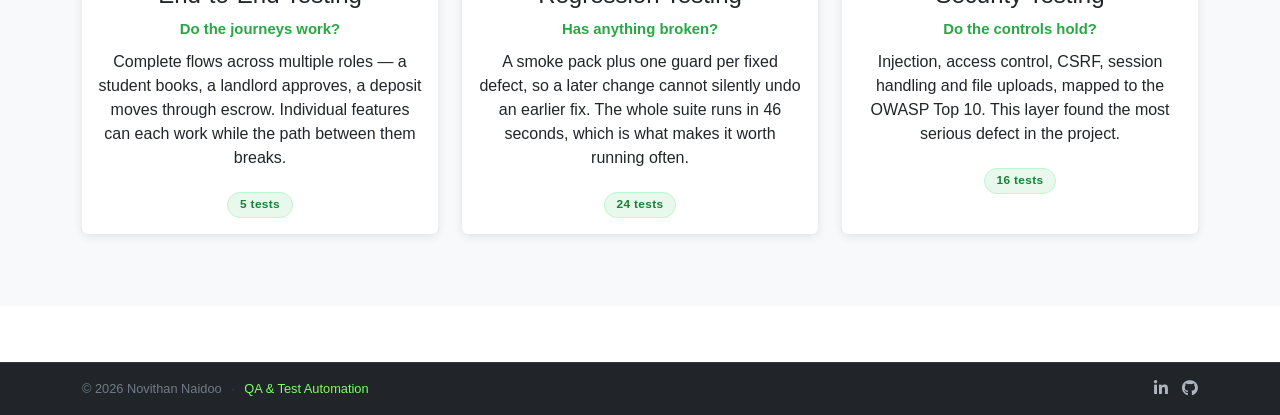
==== commit 79c40b8f: "Update index.html" ====
--- a/index.html
+++ b/index.html
@@ -213,7 +213,7 @@
                 </a>
                 </div>
                 <div class="col-md-6 text-center">
-                    <img src="Profile/profile.jpg" alt="Novithan" class="profile-img">
+                    <img src="Profile/profile.jpg" alt="Novithan Profile" class="profile-img">
                 </div>
             </div>
         </div>
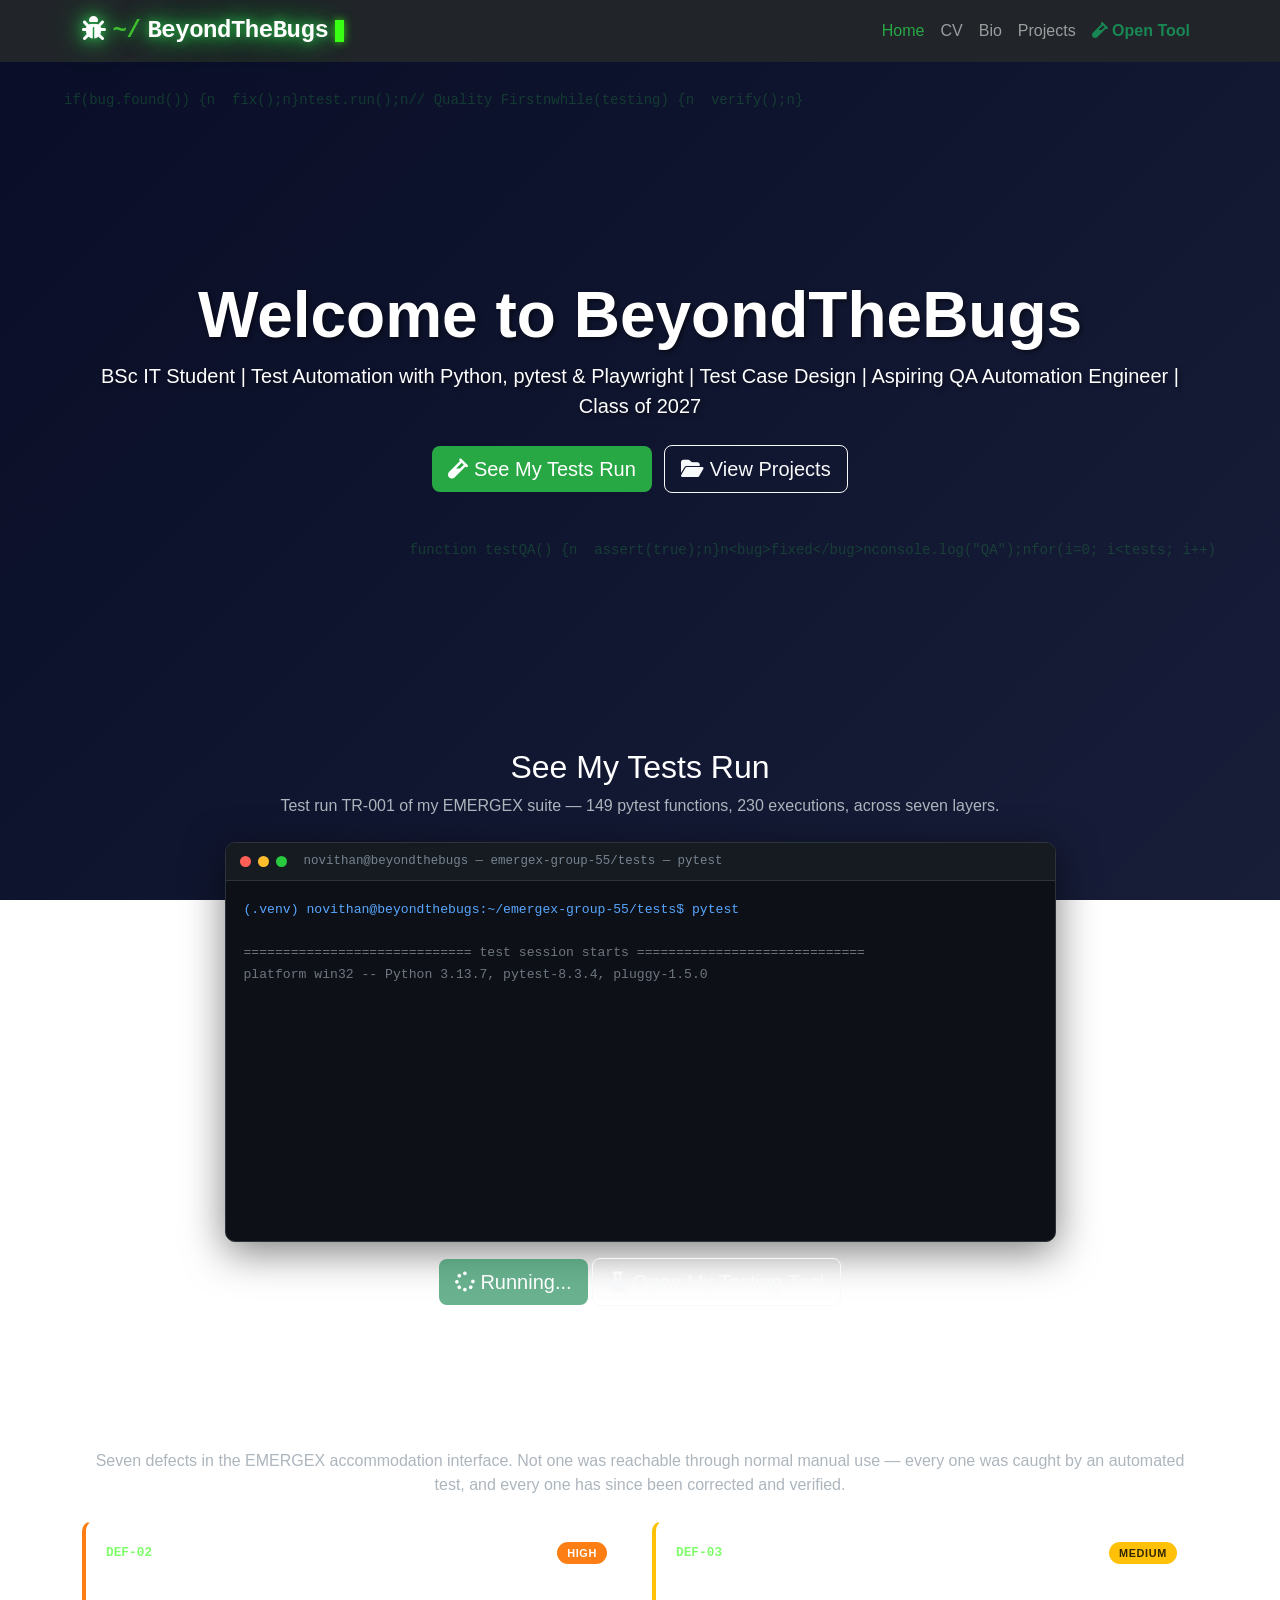
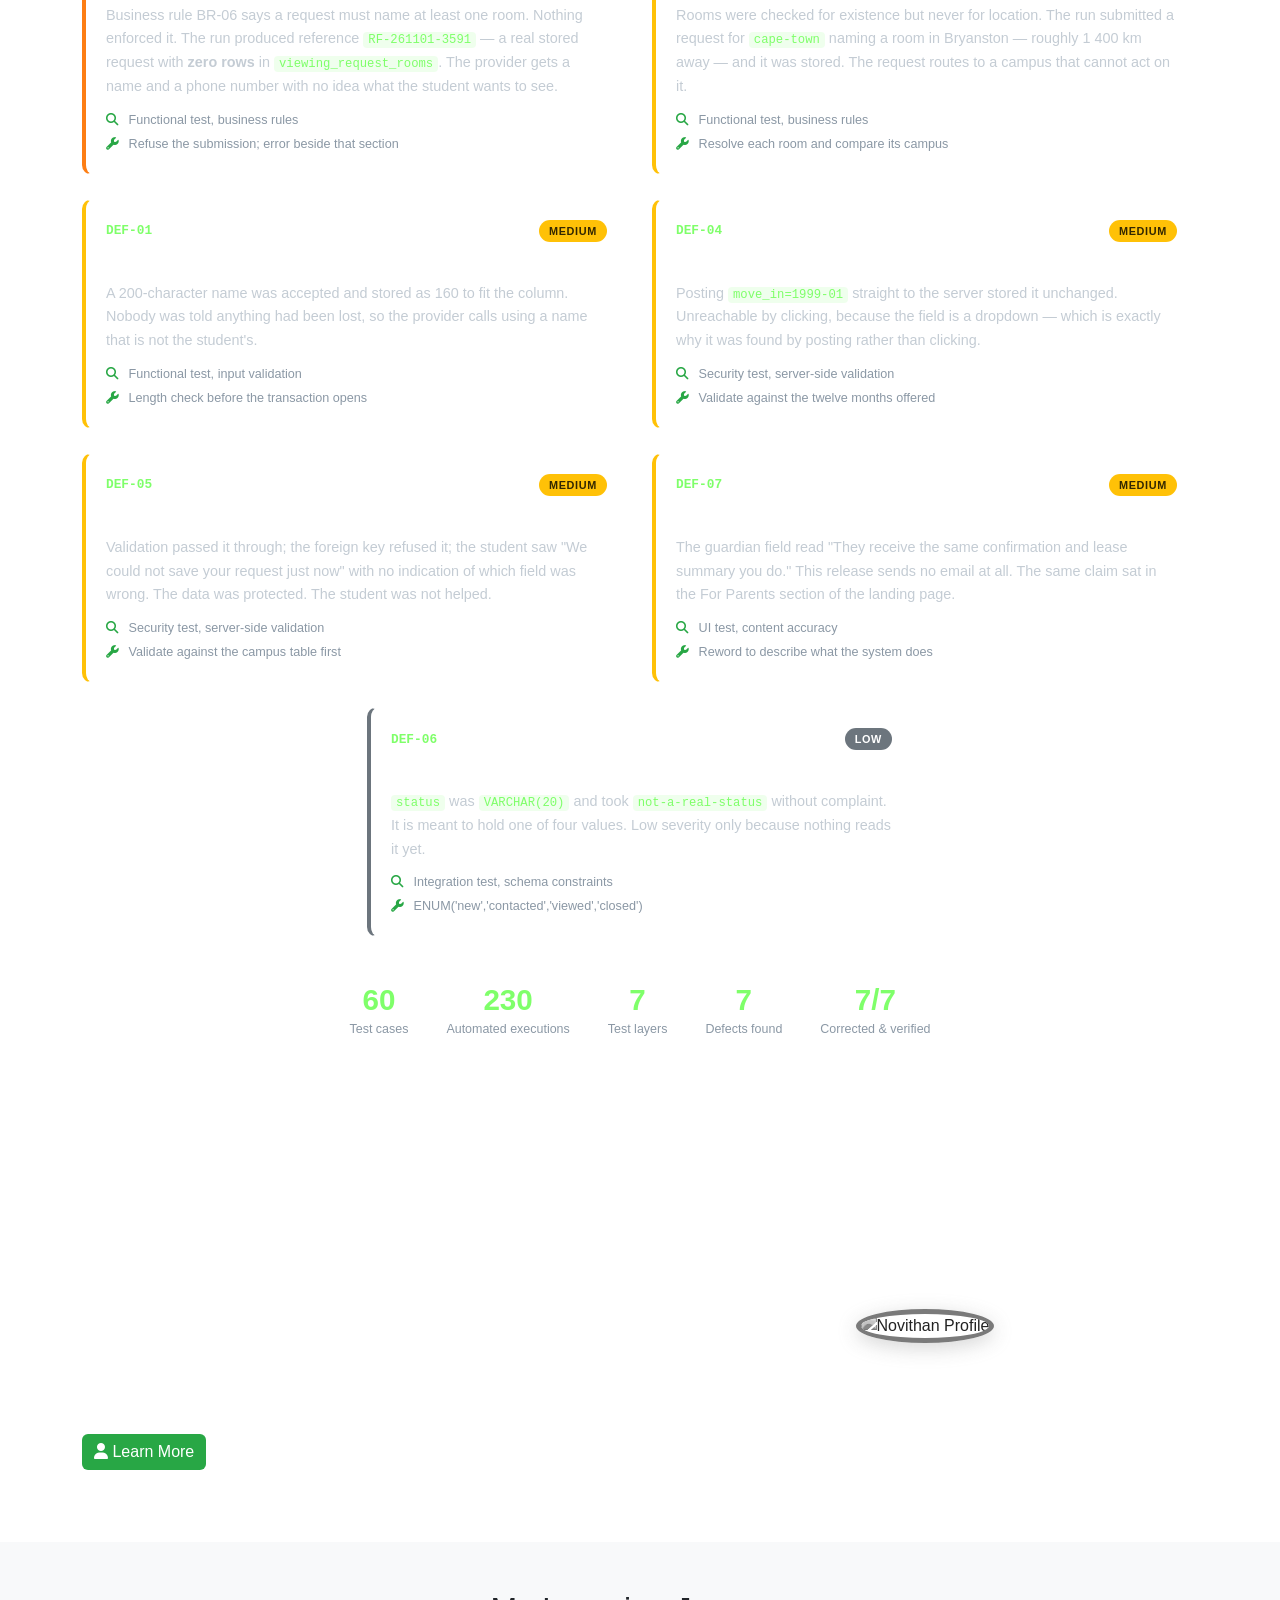
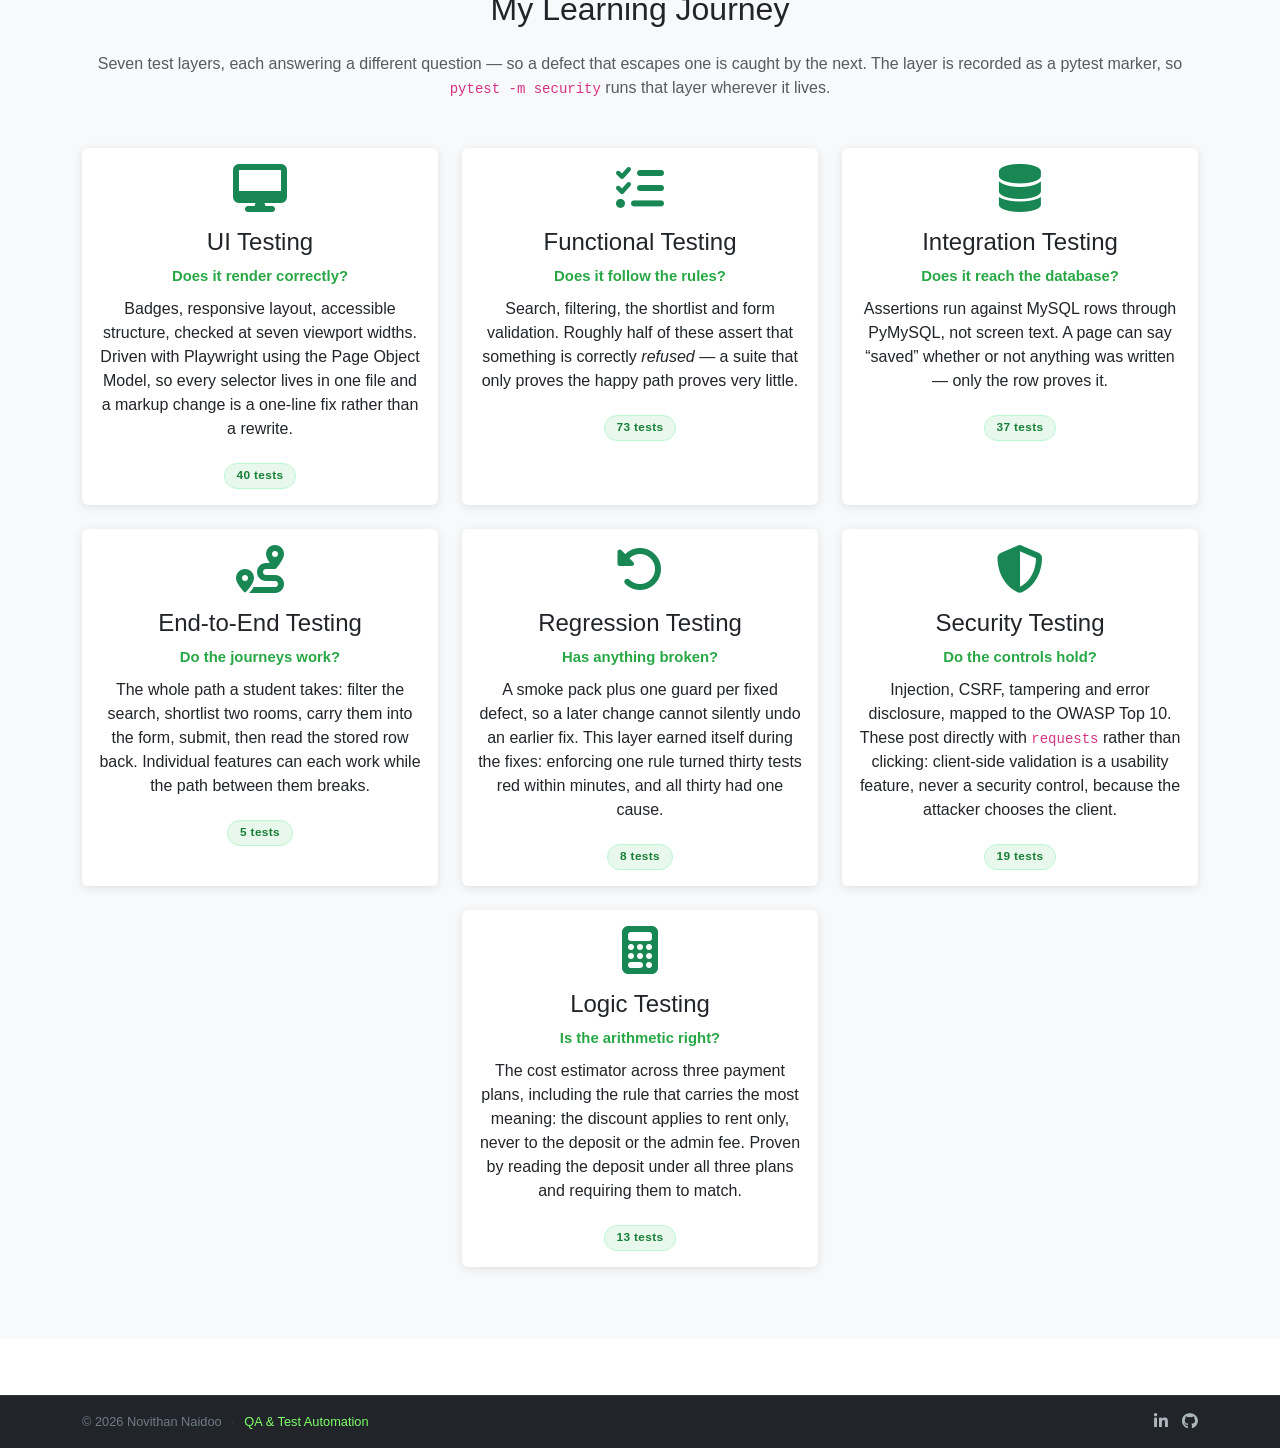
==== commit c5103109: "Update site to the Python suite; fix dashboard outcome counts Portfolio now reflects the real pytest" ====
--- a/index.html
+++ b/index.html
@@ -49,7 +49,7 @@
     <section class="hero-section">
         <div class="container text-center">
             <h1 class="display-3 fw-bold animate-fade">Welcome to BeyondTheBugs</h1>
-            <p class="lead mb-4 animate-fade">BSc IT Student | Test Automation with Playwright &amp; NUnit | Test Case Design | Aspiring QA Automation Engineer | Class of 2027</p>
+            <p class="lead mb-4 animate-fade">BSc IT Student | Test Automation with Python, pytest &amp; Playwright | Test Case Design | Aspiring QA Automation Engineer | Class of 2027</p>
             <a href="#test-run" class="btn btn-success btn-lg me-2">
                 <i class="fas fa-vial"></i> See My Tests Run
             </a>
@@ -67,7 +67,8 @@
         <div class="container">
             <h2 class="text-center mb-2" style="color:#fff">See My Tests Run</h2>
             <p class="text-center mb-4" style="color:#adb5bd">
-                A real execution of my EMERGEX test suite &mdash; 118 automated tests across six layers.
+                Test run TR-001 of my EMERGEX suite &mdash; 149 pytest functions, 230 executions,
+                across seven layers.
             </p>
 
             <div class="row justify-content-center">
@@ -77,7 +78,7 @@
                             <span class="tdot tdot-red"></span>
                             <span class="tdot tdot-amber"></span>
                             <span class="tdot tdot-green"></span>
-                            <span class="terminal-title">novithan@beyondthebugs — EMERGEX.Tests</span>
+                            <span class="terminal-title">novithan@beyondthebugs — emergex-group-55/tests — pytest</span>
                         </div>
                         <pre class="terminal-body" id="terminalBody"></pre>
                     </div>
@@ -102,46 +103,30 @@
         <div class="container">
             <h2 class="text-center mb-2" style="color:#fff">Defects I Found</h2>
             <p class="text-center mb-4" style="color:#adb5bd">
-                Four defects in the EMERGEX platform. None was visible through normal manual use &mdash;
-                every one was caught by an automated test.
+                Seven defects in the EMERGEX accommodation interface. Not one was reachable
+                through normal manual use &mdash; every one was caught by an automated test,
+                and every one has since been corrected and verified.
             </p>
 
-            <div class="row g-4">
-
-                <div class="col-md-6">
-                    <div class="defect-card defect-critical h-100">
-                        <div class="defect-hd">
-                            <span class="defect-id">DEF-011</span>
-                            <span class="defect-sev sev-critical">Critical</span>
-                        </div>
-                        <h4>Identity documents publicly readable</h4>
-                        <p>
-                            Uploaded NSFAS documents were written to a folder served directly by Apache,
-                            with no authorisation check. I uploaded a document, cleared every cookie,
-                            requested the file and got HTTP 200 with the contents.
-                        </p>
-                        <div class="defect-meta">
-                            <span><i class="fas fa-search"></i> Security test, access control</span>
-                            <span><i class="fas fa-wrench"></i> Store outside the web root; stream via an authenticated handler</span>
-                        </div>
-                    </div>
-                </div>
+            <div class="row g-4 justify-content-center">
 
                 <div class="col-md-6">
                     <div class="defect-card defect-high h-100">
                         <div class="defect-hd">
-                            <span class="defect-id">DEF-010</span>
+                            <span class="defect-id">DEF-02</span>
                             <span class="defect-sev sev-high">High</span>
                         </div>
-                        <h4>No room availability check on booking</h4>
-                        <p>
-                            <code>available_rooms</code> was displayed everywhere but never decremented,
-                            and the booking code never read it. A property advertising zero rooms
-                            accepted unlimited bookings.
-                        </p>
-                        <div class="defect-meta">
-                            <span><i class="fas fa-search"></i> Regression test, data integrity</span>
-                            <span><i class="fas fa-wrench"></i> Availability check inside the booking transaction</span>
+                        <h4>A viewing request with no rooms was accepted</h4>
+                        <p>
+                            Business rule BR-06 says a request must name at least one room. Nothing
+                            enforced it. The run produced reference <code>RF-261101-3591</code> &mdash;
+                            a real stored request with <strong>zero rows</strong> in
+                            <code>viewing_request_rooms</code>. The provider gets a name and a phone
+                            number with no idea what the student wants to see.
+                        </p>
+                        <div class="defect-meta">
+                            <span><i class="fas fa-search"></i> Functional test, business rules</span>
+                            <span><i class="fas fa-wrench"></i> Refuse the submission; error beside that section</span>
                         </div>
                     </div>
                 </div>
@@ -149,18 +134,95 @@
                 <div class="col-md-6">
                     <div class="defect-card defect-medium h-100">
                         <div class="defect-hd">
-                            <span class="defect-id">DEF-012</span>
+                            <span class="defect-id">DEF-03</span>
                             <span class="defect-sev sev-medium">Medium</span>
                         </div>
-                        <h4>CSRF block reported as a server crash</h4>
-                        <p>
-                            The CSRF guard returned HTTP 419 &mdash; a framework convention, not a
-                            registered status code. Apache did not recognise it and substituted 500,
-                            so every blocked submission looked like a server error.
-                        </p>
-                        <div class="defect-meta">
-                            <span><i class="fas fa-search"></i> Functional test, CSRF</span>
-                            <span><i class="fas fa-wrench"></i> Return 403 Forbidden</span>
+                        <h4>Rooms from another campus were accepted</h4>
+                        <p>
+                            Rooms were checked for existence but never for location. The run submitted
+                            a request for <code>cape-town</code> naming a room in Bryanston &mdash;
+                            roughly 1 400 km away &mdash; and it was stored. The request routes to a
+                            campus that cannot act on it.
+                        </p>
+                        <div class="defect-meta">
+                            <span><i class="fas fa-search"></i> Functional test, business rules</span>
+                            <span><i class="fas fa-wrench"></i> Resolve each room and compare its campus</span>
+                        </div>
+                    </div>
+                </div>
+
+                <div class="col-md-6">
+                    <div class="defect-card defect-medium h-100">
+                        <div class="defect-hd">
+                            <span class="defect-id">DEF-01</span>
+                            <span class="defect-sev sev-medium">Medium</span>
+                        </div>
+                        <h4>Long names were silently truncated</h4>
+                        <p>
+                            A 200-character name was accepted and stored as 160 to fit the column.
+                            Nobody was told anything had been lost, so the provider calls using a name
+                            that is not the student's.
+                        </p>
+                        <div class="defect-meta">
+                            <span><i class="fas fa-search"></i> Functional test, input validation</span>
+                            <span><i class="fas fa-wrench"></i> Length check before the transaction opens</span>
+                        </div>
+                    </div>
+                </div>
+
+                <div class="col-md-6">
+                    <div class="defect-card defect-medium h-100">
+                        <div class="defect-hd">
+                            <span class="defect-id">DEF-04</span>
+                            <span class="defect-sev sev-medium">Medium</span>
+                        </div>
+                        <h4>The move-in month was never validated</h4>
+                        <p>
+                            Posting <code>move_in=1999-01</code> straight to the server stored it
+                            unchanged. Unreachable by clicking, because the field is a dropdown
+                            &mdash; which is exactly why it was found by posting rather than clicking.
+                        </p>
+                        <div class="defect-meta">
+                            <span><i class="fas fa-search"></i> Security test, server-side validation</span>
+                            <span><i class="fas fa-wrench"></i> Validate against the twelve months offered</span>
+                        </div>
+                    </div>
+                </div>
+
+                <div class="col-md-6">
+                    <div class="defect-card defect-medium h-100">
+                        <div class="defect-hd">
+                            <span class="defect-id">DEF-05</span>
+                            <span class="defect-sev sev-medium">Medium</span>
+                        </div>
+                        <h4>An unknown campus reached the database</h4>
+                        <p>
+                            Validation passed it through; the foreign key refused it; the student saw
+                            "We could not save your request just now" with no indication of which field
+                            was wrong. The data was protected. The student was not helped.
+                        </p>
+                        <div class="defect-meta">
+                            <span><i class="fas fa-search"></i> Security test, server-side validation</span>
+                            <span><i class="fas fa-wrench"></i> Validate against the campus table first</span>
+                        </div>
+                    </div>
+                </div>
+
+                <div class="col-md-6">
+                    <div class="defect-card defect-medium h-100">
+                        <div class="defect-hd">
+                            <span class="defect-id">DEF-07</span>
+                            <span class="defect-sev sev-medium">Medium</span>
+                        </div>
+                        <h4>The form promised an email nothing sends</h4>
+                        <p>
+                            The guardian field read "They receive the same confirmation and lease
+                            summary you do." This release sends no email at all. The same claim sat in
+                            the For Parents section of the landing page.
+                        </p>
+                        <div class="defect-meta">
+                            <span><i class="fas fa-search"></i> UI test, content accuracy</span>
+                            <span><i class="fas fa-wrench"></i> Reword to describe what the system does</span>
                         </div>
                     </div>
                 </div>
@@ -168,18 +230,18 @@
                 <div class="col-md-6">
                     <div class="defect-card defect-low h-100">
                         <div class="defect-hd">
-                            <span class="defect-id">DEF-013</span>
+                            <span class="defect-id">DEF-06</span>
                             <span class="defect-sev sev-low">Low</span>
                         </div>
-                        <h4>Hidden field stayed visible</h4>
-                        <p>
-                            The script correctly set the <code>hidden</code> attribute, but a
-                            <code>label { display: block }</code> rule in the stylesheet overrode the
-                            browser default. The field was marked hidden and still on screen.
-                        </p>
-                        <div class="defect-meta">
-                            <span><i class="fas fa-search"></i> Regression test, rendering</span>
-                            <span><i class="fas fa-wrench"></i> Add an explicit [hidden] rule</span>
+                        <h4>The status column accepted any value</h4>
+                        <p>
+                            <code>status</code> was <code>VARCHAR(20)</code> and took
+                            <code>not-a-real-status</code> without complaint. It is meant to hold one
+                            of four values. Low severity only because nothing reads it yet.
+                        </p>
+                        <div class="defect-meta">
+                            <span><i class="fas fa-search"></i> Integration test, schema constraints</span>
+                            <span><i class="fas fa-wrench"></i> ENUM('new','contacted','viewed','closed')</span>
                         </div>
                     </div>
                 </div>
@@ -189,11 +251,11 @@
             <div class="row mt-4">
                 <div class="col-12 text-center">
                     <div class="stat-strip">
-                        <div><strong>36</strong><span>Test cases</span></div>
-                        <div><strong>118</strong><span>Automated tests</span></div>
-                        <div><strong>6</strong><span>Test layers</span></div>
-                        <div><strong>4</strong><span>Defects found</span></div>
-                        <div><strong>46s</strong><span>Full suite runtime</span></div>
+                        <div><strong>60</strong><span>Test cases</span></div>
+                        <div><strong>230</strong><span>Automated executions</span></div>
+                        <div><strong>7</strong><span>Test layers</span></div>
+                        <div><strong>7</strong><span>Defects found</span></div>
+                        <div><strong>7/7</strong><span>Corrected &amp; verified</span></div>
                     </div>
                 </div>
             </div>
@@ -207,7 +269,7 @@
             <div class="col-md-6 mb-4">
                 <h2 style="color: white !important;">About Me</h2>
                 <p class="lead" style="color: white !important;">Hi, I'm Novithan</p>
-                <p style="color: white !important;">I'm in my final year of a BSc in IT, focused on test automation. I write test cases from requirements and turn them into executable suites using Playwright and NUnit in C&#35;, across UI, functional, integration, end-to-end, regression and security layers. My most recent suite &mdash; 118 automated tests against a student accommodation platform &mdash; uncovered four defects, including a critical access-control flaw that would not have surfaced through ordinary use.</p>
+                <p style="color: white !important;">I'm in my final year of a BSc in IT, focused on test automation. I write test cases from requirements and turn them into executable suites using Python, pytest and Playwright, across UI, functional, logic, integration, end-to-end, regression and security layers. My most recent suite &mdash; 149 test functions producing 230 executions against a student accommodation platform &mdash; uncovered seven defects, none of them reachable through ordinary use. All seven were corrected, and a second run proved it: 224 passed, none failed.</p>
                 <a href="bio.html" class="btn btn-success">
                     <i class="fas fa-user"></i> Learn More
                 </a>
@@ -224,8 +286,9 @@
         <div class="container">
             <h2 class="text-center mb-5">My Learning Journey</h2>
             <p class="text-center text-muted mb-5" style="margin-top:-1.5rem">
-                Six test layers, each answering a different question &mdash; so a defect that
-                escapes one is caught by the next.
+                Seven test layers, each answering a different question &mdash; so a defect that
+                escapes one is caught by the next. The layer is recorded as a pytest marker, so
+                <code>pytest -m security</code> runs that layer wherever it lives.
             </p>
 
             <div class="row">
@@ -236,11 +299,12 @@
                             <h4>UI Testing</h4>
                             <p class="layer-q">Does it render correctly?</p>
                             <p>
-                                Badges, responsive layout, accessible structure. Driven with
-                                Playwright using the Page Object Model, so a markup change is
-                                a one-line fix rather than a rewrite.
-                            </p>
-                            <span class="layer-count">25 tests</span>
+                                Badges, responsive layout, accessible structure, checked at
+                                seven viewport widths. Driven with Playwright using the Page
+                                Object Model, so every selector lives in one file and a markup
+                                change is a one-line fix rather than a rewrite.
+                            </p>
+                            <span class="layer-count">40 tests</span>
                         </div>
                     </div>
                 </div>
@@ -252,12 +316,12 @@
                             <h4>Functional Testing</h4>
                             <p class="layer-q">Does it follow the rules?</p>
                             <p>
-                                Authentication, validation, filtering and access control.
-                                Roughly half of these assert that something is correctly
+                                Search, filtering, the shortlist and form validation. Roughly
+                                half of these assert that something is correctly
                                 <em>refused</em> &mdash; a suite that only proves the happy
                                 path proves very little.
                             </p>
-                            <span class="layer-count">39 tests</span>
+                            <span class="layer-count">73 tests</span>
                         </div>
                     </div>
                 </div>
@@ -269,17 +333,17 @@
                             <h4>Integration Testing</h4>
                             <p class="layer-q">Does it reach the database?</p>
                             <p>
-                                Assertions run against MySQL rows, not screen text. A page can
-                                say &ldquo;saved&rdquo; whether or not anything was written &mdash;
-                                only the row proves it.
-                            </p>
-                            <span class="layer-count">9 tests</span>
-                        </div>
-                    </div>
-                </div>
-            </div>
-
-            <div class="row">
+                                Assertions run against MySQL rows through PyMySQL, not screen
+                                text. A page can say &ldquo;saved&rdquo; whether or not anything
+                                was written &mdash; only the row proves it.
+                            </p>
+                            <span class="layer-count">37 tests</span>
+                        </div>
+                    </div>
+                </div>
+            </div>
+
+            <div class="row justify-content-center">
                 <div class="col-md-4 mb-4">
                     <div class="card h-100 text-center">
                         <div class="card-body">
@@ -287,9 +351,10 @@
                             <h4>End-to-End Testing</h4>
                             <p class="layer-q">Do the journeys work?</p>
                             <p>
-                                Complete flows across multiple roles &mdash; a student books,
-                                a landlord approves, a deposit moves through escrow. Individual
-                                features can each work while the path between them breaks.
+                                The whole path a student takes: filter the search, shortlist two
+                                rooms, carry them into the form, submit, then read the stored row
+                                back. Individual features can each work while the path between
+                                them breaks.
                             </p>
                             <span class="layer-count">5 tests</span>
                         </div>
@@ -304,10 +369,11 @@
                             <p class="layer-q">Has anything broken?</p>
                             <p>
                                 A smoke pack plus one guard per fixed defect, so a later change
-                                cannot silently undo an earlier fix. The whole suite runs in 46
-                                seconds, which is what makes it worth running often.
-                            </p>
-                            <span class="layer-count">24 tests</span>
+                                cannot silently undo an earlier fix. This layer earned itself
+                                during the fixes: enforcing one rule turned thirty tests red
+                                within minutes, and all thirty had one cause.
+                            </p>
+                            <span class="layer-count">8 tests</span>
                         </div>
                     </div>
                 </div>
@@ -319,11 +385,30 @@
                             <h4>Security Testing</h4>
                             <p class="layer-q">Do the controls hold?</p>
                             <p>
-                                Injection, access control, CSRF, session handling and file
-                                uploads, mapped to the OWASP Top 10. This layer found the most
-                                serious defect in the project.
-                            </p>
-                            <span class="layer-count">16 tests</span>
+                                Injection, CSRF, tampering and error disclosure, mapped to the
+                                OWASP Top 10. These post directly with <code>requests</code>
+                                rather than clicking: client-side validation is a usability
+                                feature, never a security control, because the attacker chooses
+                                the client.
+                            </p>
+                            <span class="layer-count">19 tests</span>
+                        </div>
+                    </div>
+                </div>
+
+                <div class="col-md-4 mb-4">
+                    <div class="card h-100 text-center">
+                        <div class="card-body">
+                            <i class="fas fa-calculator fa-3x text-success mb-3"></i>
+                            <h4>Logic Testing</h4>
+                            <p class="layer-q">Is the arithmetic right?</p>
+                            <p>
+                                The cost estimator across three payment plans, including the rule
+                                that carries the most meaning: the discount applies to rent only,
+                                never to the deposit or the admin fee. Proven by reading the
+                                deposit under all three plans and requiring them to match.
+                            </p>
+                            <span class="layer-count">13 tests</span>
                         </div>
                     </div>
                 </div>
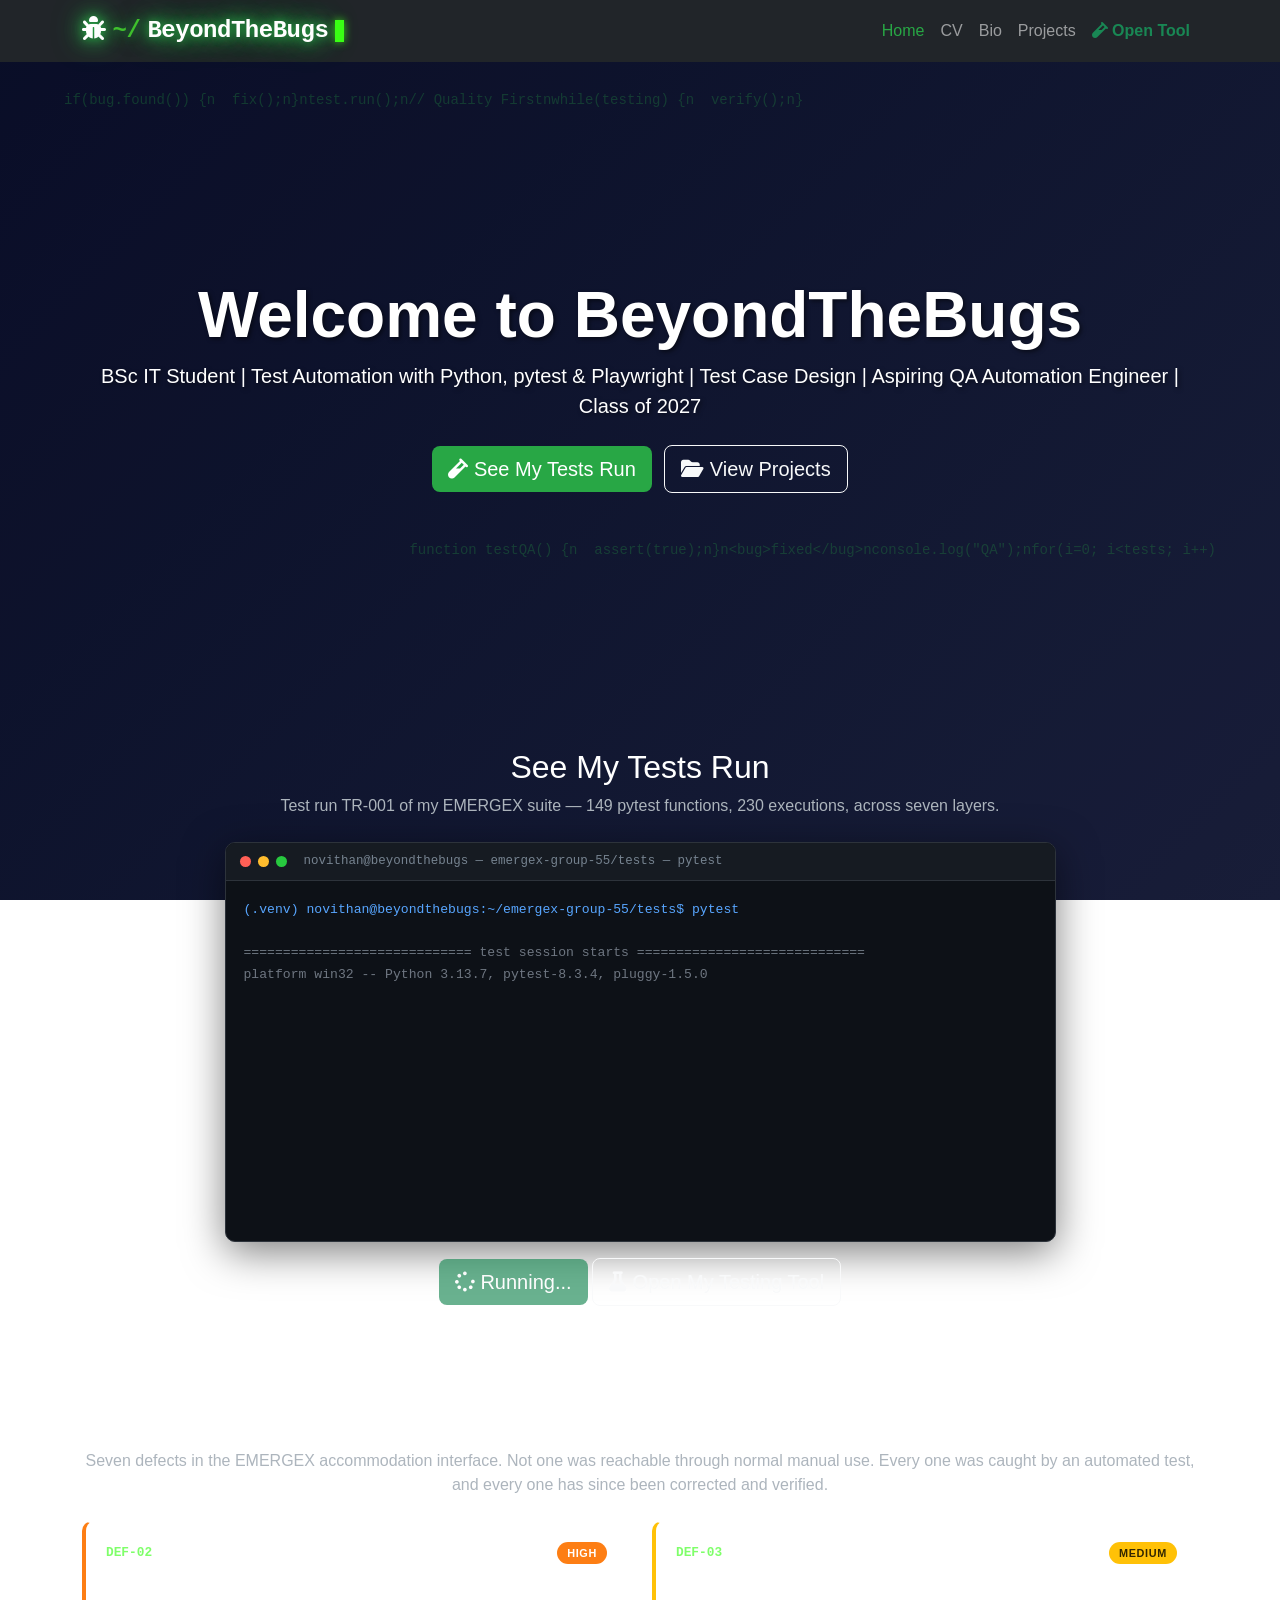
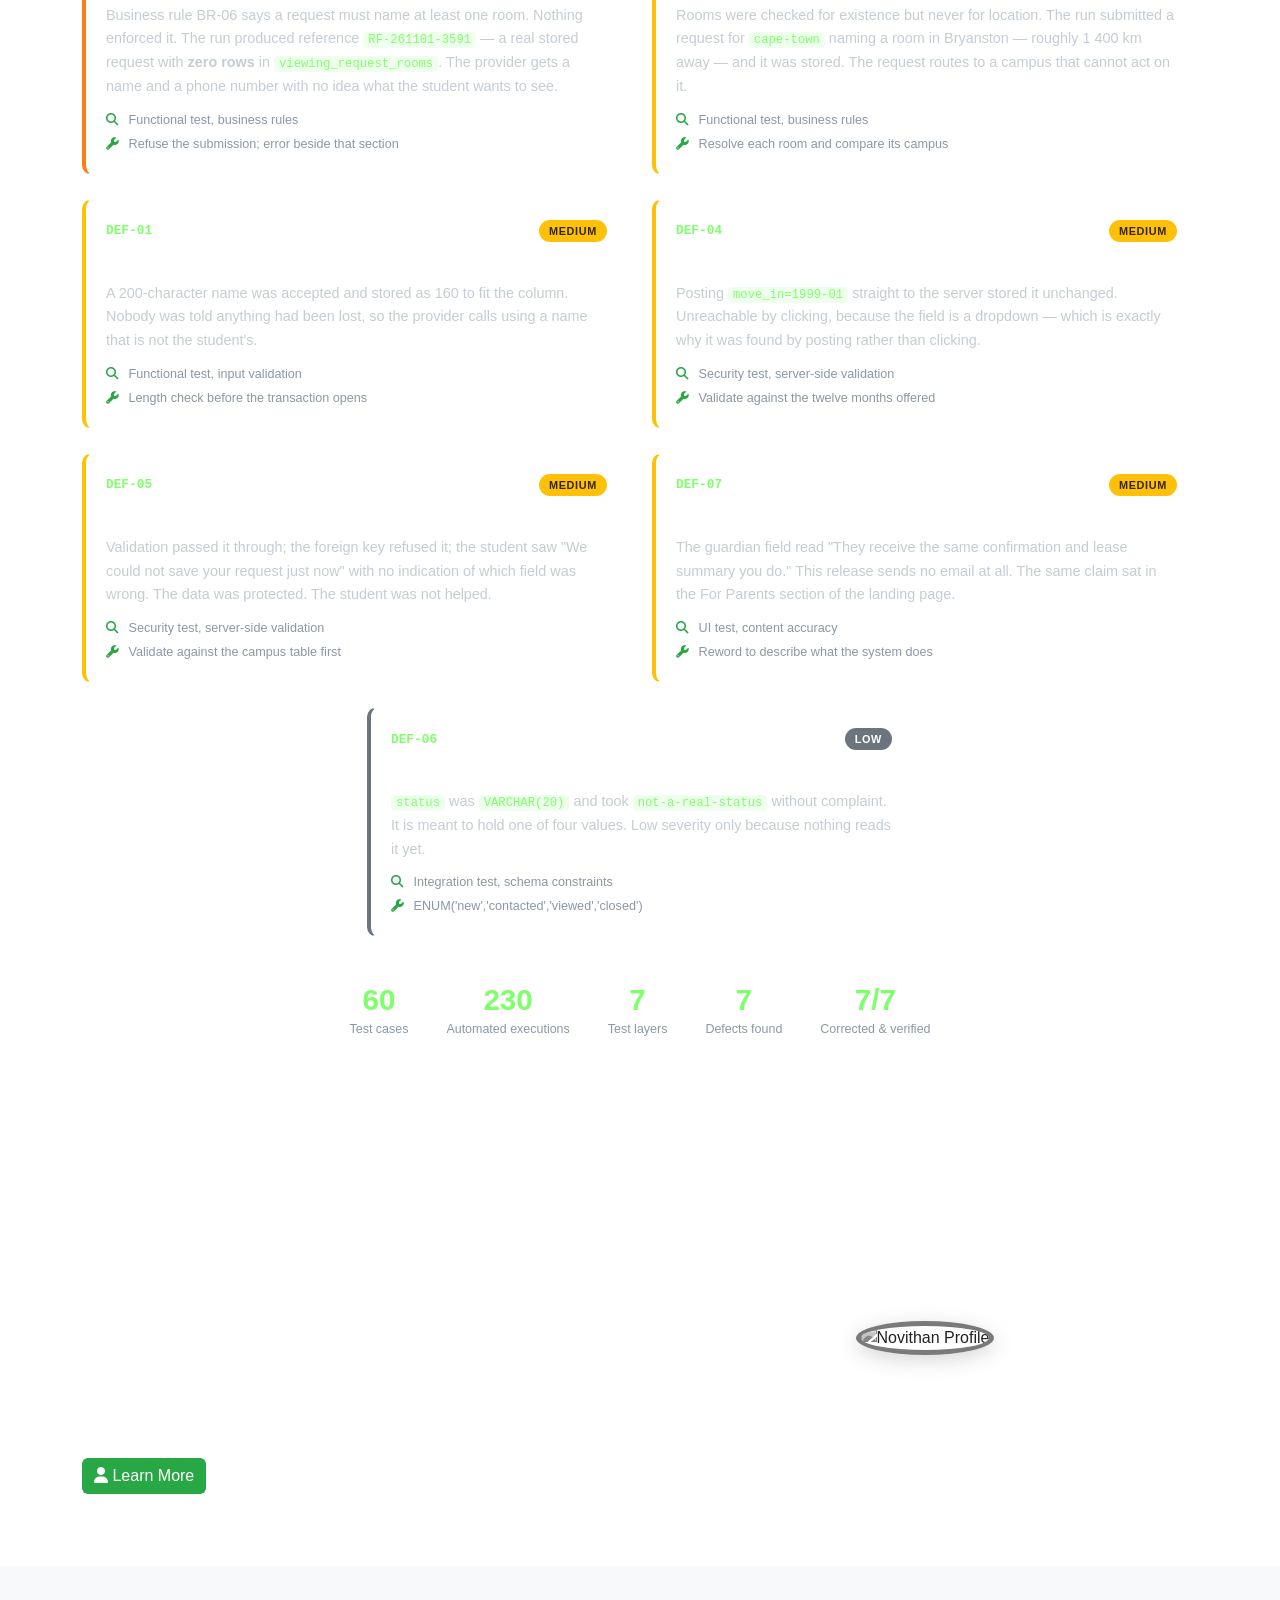
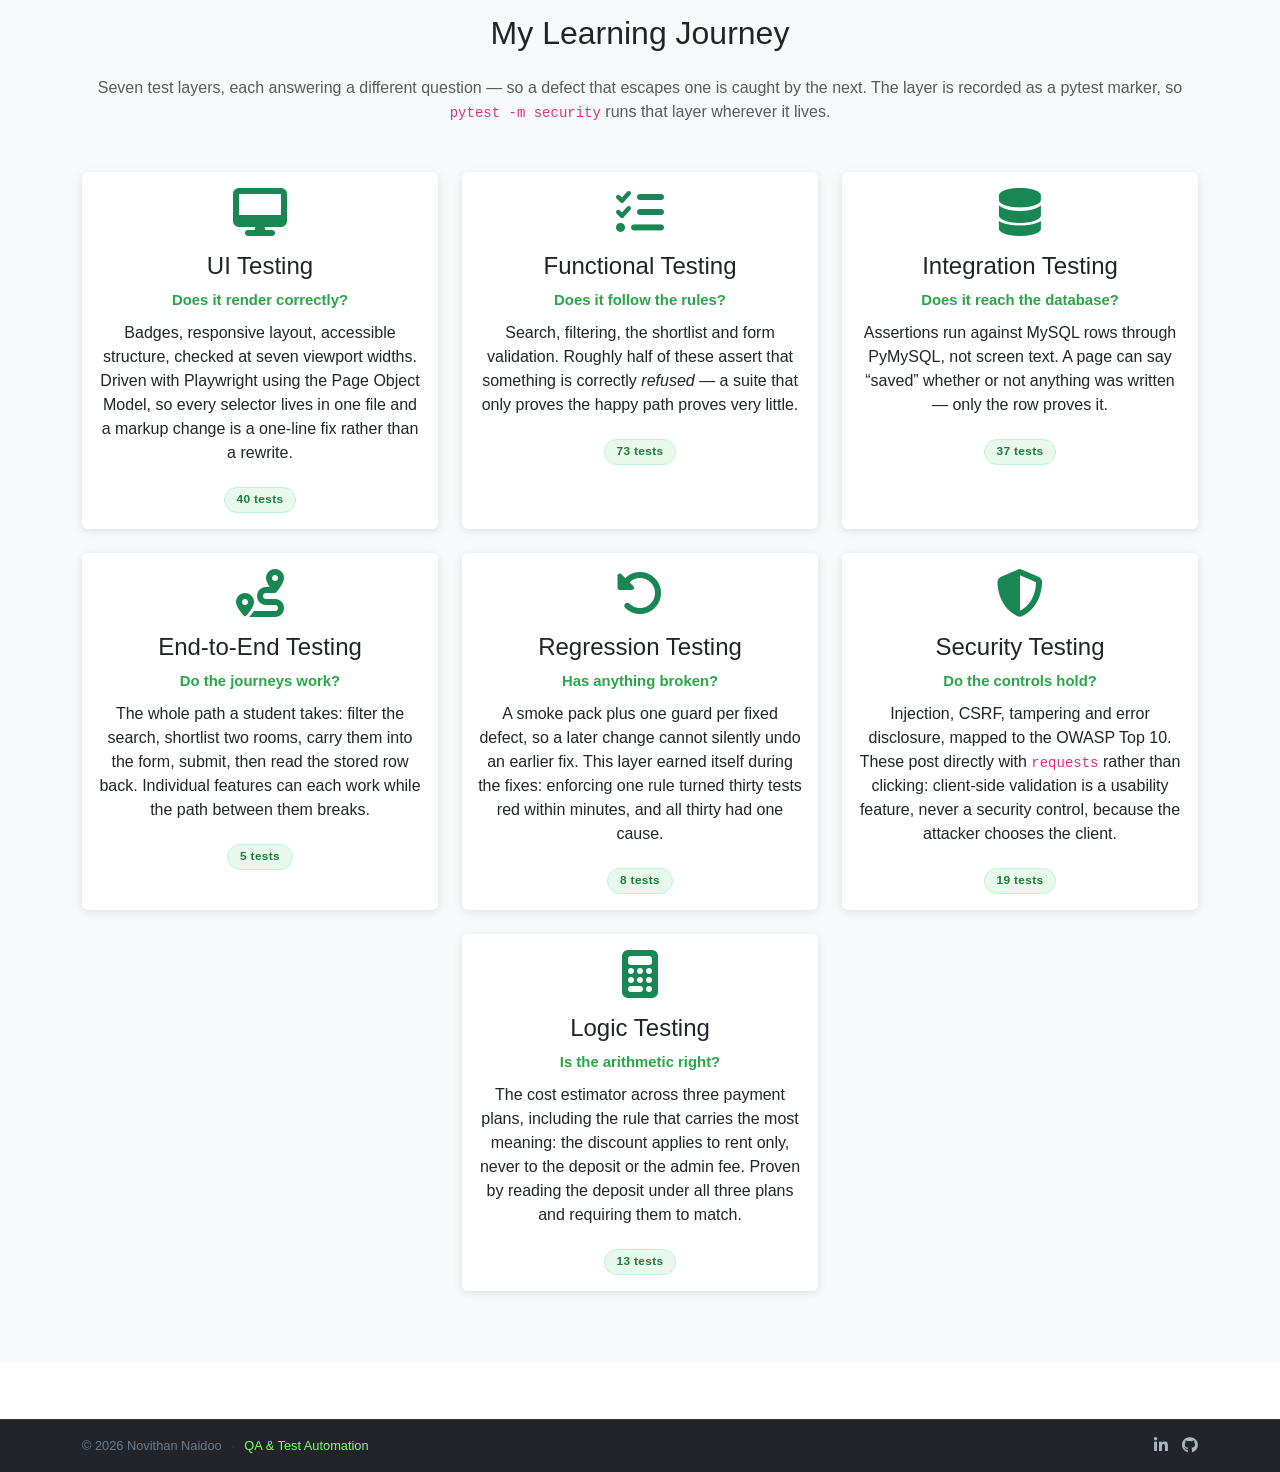
==== commit 447425be: "Update index.html" ====
--- a/index.html
+++ b/index.html
@@ -104,7 +104,7 @@
             <h2 class="text-center mb-2" style="color:#fff">Defects I Found</h2>
             <p class="text-center mb-4" style="color:#adb5bd">
                 Seven defects in the EMERGEX accommodation interface. Not one was reachable
-                through normal manual use &mdash; every one was caught by an automated test,
+                through normal manual use. Every one was caught by an automated test,
                 and every one has since been corrected and verified.
             </p>
 
@@ -269,7 +269,7 @@
             <div class="col-md-6 mb-4">
                 <h2 style="color: white !important;">About Me</h2>
                 <p class="lead" style="color: white !important;">Hi, I'm Novithan</p>
-                <p style="color: white !important;">I'm in my final year of a BSc in IT, focused on test automation. I write test cases from requirements and turn them into executable suites using Python, pytest and Playwright, across UI, functional, logic, integration, end-to-end, regression and security layers. My most recent suite &mdash; 149 test functions producing 230 executions against a student accommodation platform &mdash; uncovered seven defects, none of them reachable through ordinary use. All seven were corrected, and a second run proved it: 224 passed, none failed.</p>
+                <p style="color: white !important;">I'm in my final year of a BSc in IT, focused on test automation. I write test cases from requirements and turn them into executable suites using Python, pytest and Playwright, across UI, functional, logic, integration, end-to-end, regression and security layers. My most recent suite is 149 test functions producing 230 executions against a student accommodation platform,uncovered seven defects, none of them reachable through ordinary use. All seven were corrected, and a second run proved it: 224 passed, none failed. I have used Playwright and Python Stack for this.</p>
                 <a href="bio.html" class="btn btn-success">
                     <i class="fas fa-user"></i> Learn More
                 </a>
--- a/style.css
+++ b/style.css
@@ -667,8 +667,14 @@
 }
 
 /* No hover on a touch screen, so the photo would be stuck in greyscale.
-   Show it in full colour there instead. */
-@media (hover: none) {
+   Show it in full colour there instead.
+
+   Both conditions are required. "(hover: none)" on its own also matches a
+   laptop that happens to have a touchscreen, because the browser reports
+   the PRIMARY pointer as touch even when a mouse is attached - which left
+   the photo permanently in colour on a machine that can hover perfectly
+   well. "(pointer: coarse)" narrows this to devices driven by a finger. */
+@media (hover: none) and (pointer: coarse) {
     .profile-img { filter: none; }
 }
 
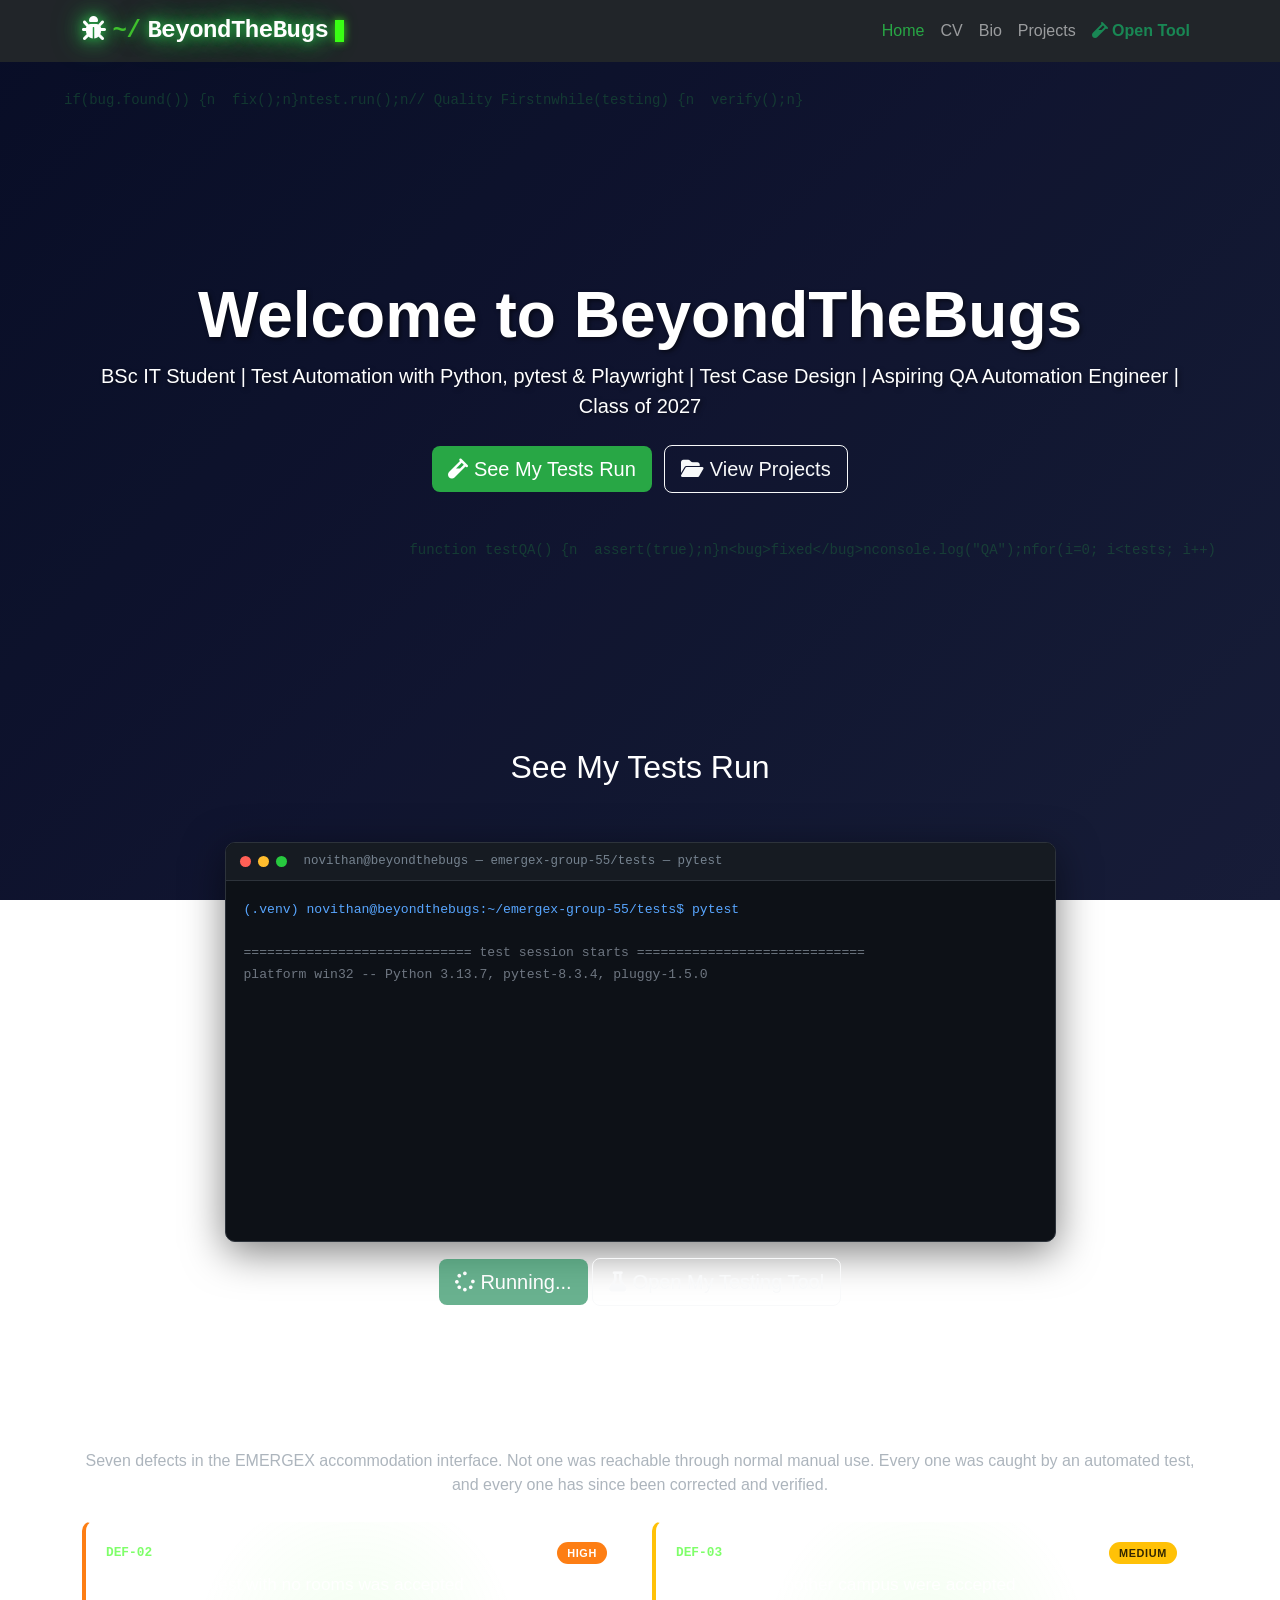
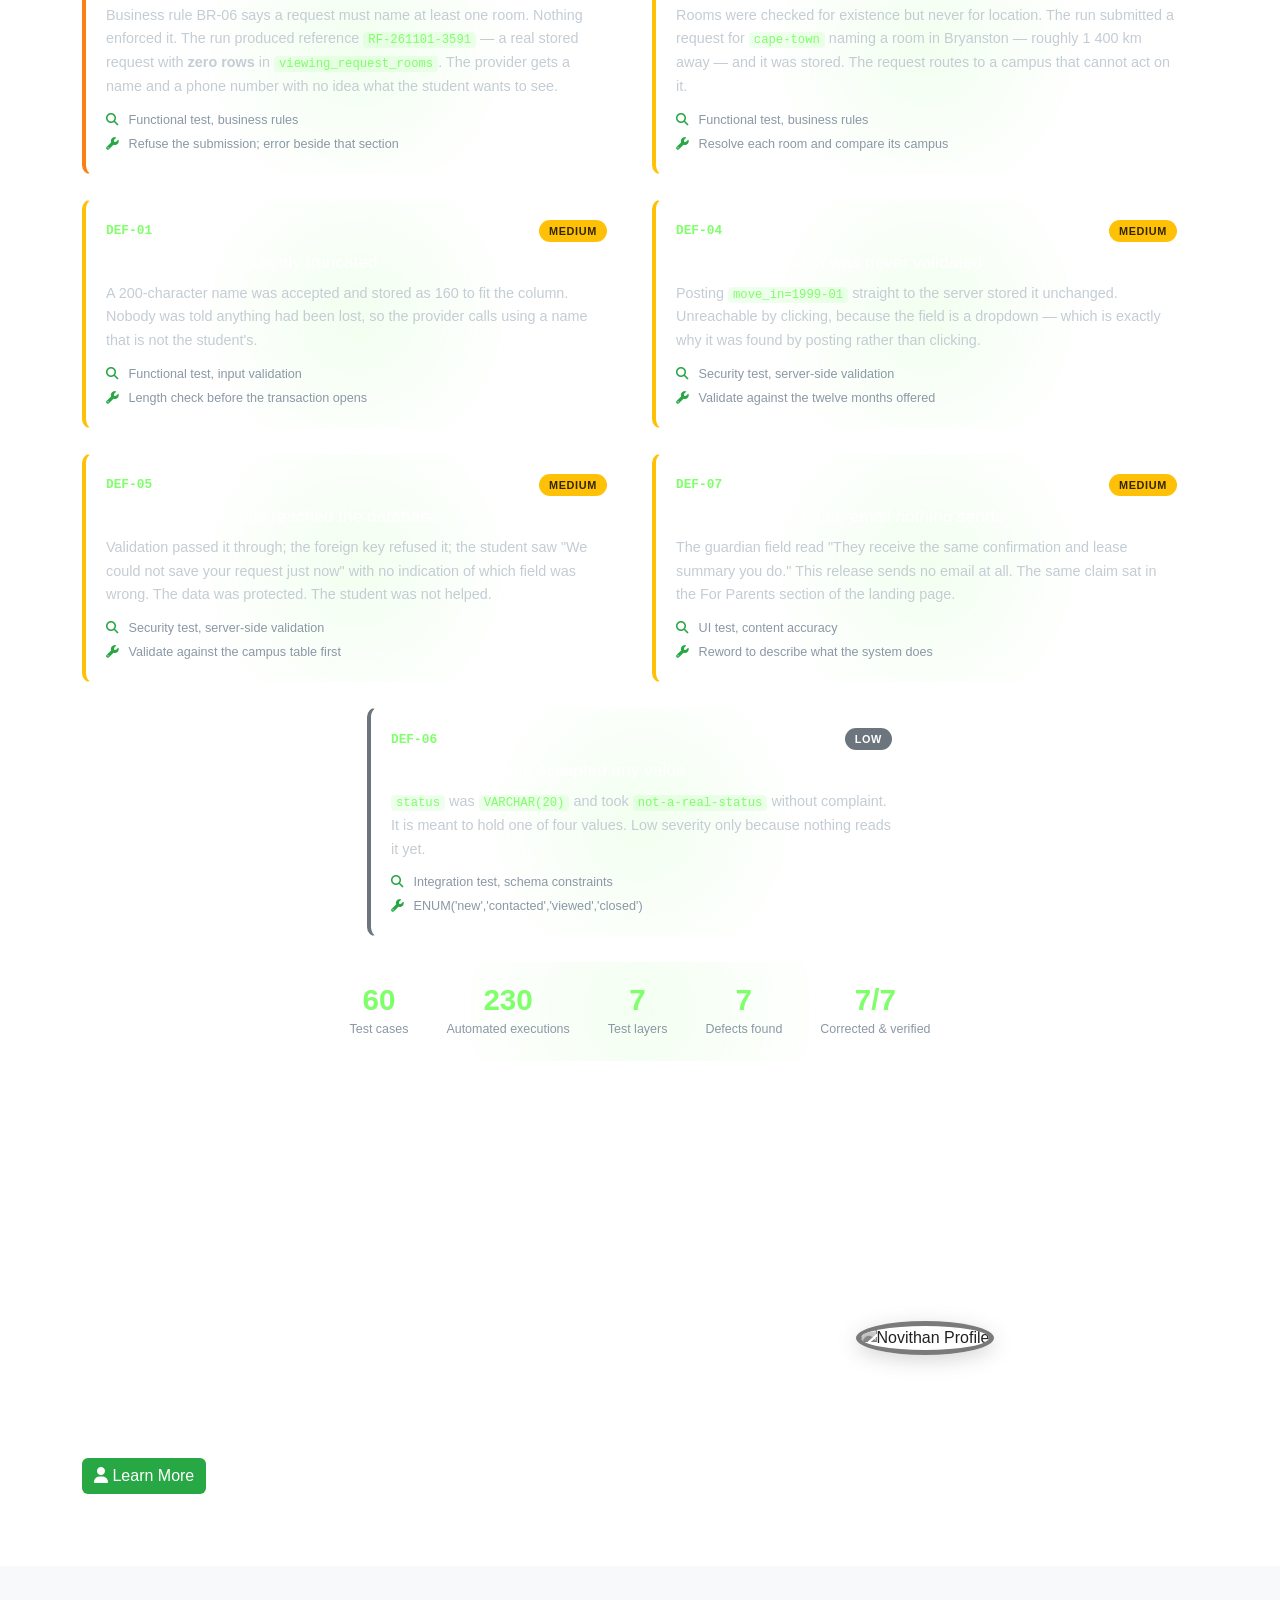
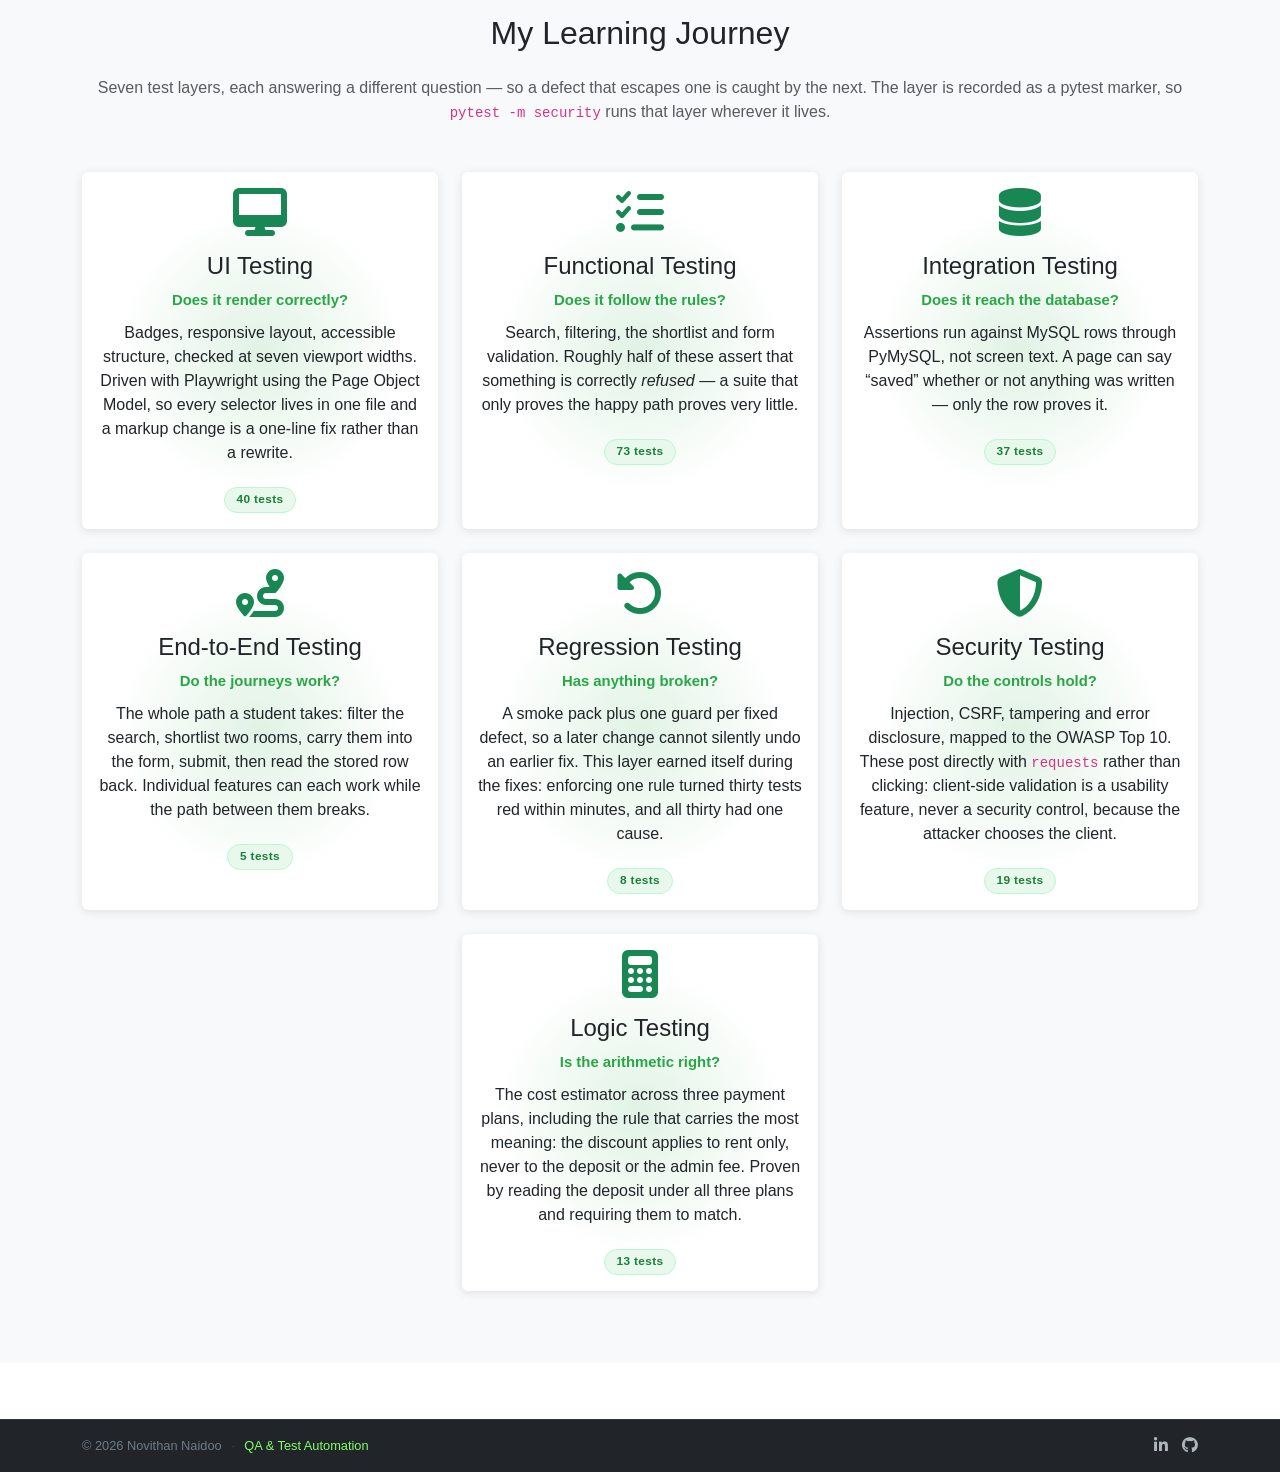
==== commit 45b932e7: "Add scroll reveals, spotlight cards and a terminal backdrop New polish.js adds two effects across th" ====
--- a/index.html
+++ b/index.html
@@ -67,7 +67,7 @@
         <div class="container">
             <h2 class="text-center mb-2" style="color:#fff">See My Tests Run</h2>
             <p class="text-center mb-4" style="color:#adb5bd">
-                Test run TR-001 of my EMERGEX suite &mdash; 149 pytest functions, 230 executions,
+                Test run TR-001 of my EMERGEX suite &mdash; 152 pytest functions, 230 executions,
                 across seven layers.
             </p>
 
@@ -269,7 +269,7 @@
             <div class="col-md-6 mb-4">
                 <h2 style="color: white !important;">About Me</h2>
                 <p class="lead" style="color: white !important;">Hi, I'm Novithan</p>
-                <p style="color: white !important;">I'm in my final year of a BSc in IT, focused on test automation. I write test cases from requirements and turn them into executable suites using Python, pytest and Playwright, across UI, functional, logic, integration, end-to-end, regression and security layers. My most recent suite is 149 test functions producing 230 executions against a student accommodation platform,uncovered seven defects, none of them reachable through ordinary use. All seven were corrected, and a second run proved it: 224 passed, none failed. I have used Playwright and Python Stack for this.</p>
+                <p style="color: white !important;">I'm in my final year of a BSc in IT, focused on test automation. I write test cases from requirements and turn them into executable suites using Python, pytest and Playwright, across UI, functional, logic, integration, end-to-end, regression and security layers. My most recent suite is 152 test functions producing 230 executions against a student accommodation platform. It uncovered seven defects, none of them reachable through ordinary use. All seven were corrected, and a second run proved it: 224 passed, none failed. I have used Playwright and Python Stack for this.</p>
                 <a href="bio.html" class="btn btn-success">
                     <i class="fas fa-user"></i> Learn More
                 </a>
@@ -452,5 +452,6 @@
     <script src="qa-showcase.js"></script>
     <script src="matrix.js"></script>
     <script src="fluid-trail.js"></script>
+    <script src="polish.js"></script>
 </body>
 </html>
--- a/style.css
+++ b/style.css
@@ -1,3 +1,41 @@
+/* ═══════════════════════════════════════════════════════════════════
+   CROSS-PAGE TRANSITIONS
+   ───────────────────────────────────────────────────────────────────
+   This site is several HTML pages rather than one app, which is exactly
+   what the View Transitions API was built for: navigating between them
+   cross-fades instead of flashing white. Browsers without support just
+   navigate as they always did - nothing to detect, nothing to polyfill.
+   ═══════════════════════════════════════════════════════════════════ */
+@view-transition { navigation: auto; }
+
+@media (prefers-reduced-motion: reduce) {
+    ::view-transition-group(*),
+    ::view-transition-old(*),
+    ::view-transition-new(*) { animation: none !important; }
+}
+
+/* ═══════════════════════════════════════════════════════════════════
+   SCROLL REVEALS
+   ───────────────────────────────────────────────────────────────────
+   The .reveal class is added by polish.js, never in the markup. If the
+   script fails or is blocked the page renders complete and visible -
+   content must not depend on JavaScript to exist.
+   ═══════════════════════════════════════════════════════════════════ */
+.reveal {
+    opacity: 0;
+    transform: translateY(18px);
+    transition: opacity .7s cubic-bezier(.22, .61, .36, 1) var(--reveal-delay, 0ms),
+                transform .7s cubic-bezier(.22, .61, .36, 1) var(--reveal-delay, 0ms);
+}
+.reveal.is-revealed {
+    opacity: 1;
+    transform: none;
+}
+
+@media (prefers-reduced-motion: reduce) {
+    .reveal { opacity: 1; transform: none; transition: none; }
+}
+
 /* === ANIMATED CODE BACKGROUND === */
 #codeBackground {
     position: fixed;
@@ -467,22 +505,83 @@
    DEFECT CARDS
    ═══════════════════════════════════════════════════════════════════ */
 .defect-card {
+    /* Severity colour in one place. The left border, the accent bar and
+       the hover glow all read from it, so a severity is restyled by
+       changing a single value rather than three rules. */
+    --sev: #6c757d;
+
+    position: relative;
+    overflow: hidden;              /* keeps the sweep inside the rounded corners */
     background: rgba(255, 255, 255, 0.04);
     border: 1px solid rgba(255, 255, 255, 0.1);
     border-left-width: 4px;
+    border-left-color: var(--sev);
     border-radius: 10px;
     padding: 20px;
     backdrop-filter: blur(6px);
-    transition: transform 0.2s, box-shadow 0.2s, border-color 0.2s;
-}
-.defect-card:hover {
-    transform: translateY(-3px);
-    box-shadow: 0 10px 30px rgba(0, 0, 0, 0.35);
-}
-.defect-critical { border-left-color: #dc3545; }
-.defect-high     { border-left-color: #fd7e14; }
-.defect-medium   { border-left-color: #ffc107; }
-.defect-low      { border-left-color: #6c757d; }
+    transition: transform .3s ease,
+                box-shadow .3s ease,
+                border-color .3s ease;
+}
+
+/* Accent bar along the top edge, drawn from the left on hover. */
+.defect-card::before {
+    content: "";
+    position: absolute;
+    top: 0;
+    left: 0;
+    right: 0;
+    height: 2px;
+    background: linear-gradient(90deg, var(--sev), #7fff6a);
+    transform: scaleX(0);
+    transform-origin: left center;
+    transition: transform .45s ease;
+}
+
+/* A single pass of light across the card, the way a glossy panel catches
+   a reflection. It only animates on the way in - sliding it back out
+   would read as a second, unexplained flash. */
+.defect-card::after {
+    content: "";
+    position: absolute;
+    inset: 0;
+    pointer-events: none;
+    background: linear-gradient(115deg,
+                transparent 38%,
+                rgba(255, 255, 255, .07) 50%,
+                transparent 62%);
+    transform: translateX(-130%);
+    transition: transform .8s ease;
+}
+
+.defect-card:hover,
+.defect-card:focus-within {
+    transform: translateY(-6px);
+    border-top-color: rgba(255, 255, 255, .2);
+    box-shadow: 0 16px 36px rgba(0, 0, 0, .42),
+                0 0 24px -6px var(--sev);
+}
+.defect-card:hover::before,
+.defect-card:focus-within::before { transform: scaleX(1); }
+.defect-card:hover::after,
+.defect-card:focus-within::after  { transform: translateX(130%); }
+
+.defect-critical { --sev: #dc3545; }
+.defect-high     { --sev: #fd7e14; }
+.defect-medium   { --sev: #ffc107; }
+.defect-low      { --sev: #6c757d; }
+
+/* The lift and the sweep are decoration; the colour change alone still
+   says "this one is under the cursor". */
+@media (prefers-reduced-motion: reduce) {
+    .defect-card,
+    .defect-card::before,
+    .defect-card::after { transition: none; }
+    .defect-card:hover,
+    .defect-card:focus-within { transform: none; }
+    .defect-card:hover::after,
+    .defect-card:focus-within::after { transform: translateX(-130%); }
+}
 
 .defect-hd { display: flex; justify-content: space-between; align-items: center; margin-bottom: 10px; }
 .defect-id {
@@ -846,3 +945,130 @@
 .card img {
     transition: transform 0.3s ease;
 }
+
+/* ═══════════════════════════════════════════════════════════════════
+   CURSOR SPOTLIGHT
+   ───────────────────────────────────────────────────────────────────
+   polish.js writes the pointer position into --mx/--my on whichever card
+   is under the cursor, and the card paints a soft highlight there.
+
+   These rules live at the end of the file on purpose. Earlier rules set
+   the card's fill with the `background` shorthand, which resets
+   background-image - so declared any earlier, the spotlight would be
+   silently wiped and the effect would simply never appear.
+
+   The 50% default matters: a card lit by keyboard focus glows from its
+   centre rather than from wherever the cursor happened to leave it. */
+.defect-card,
+.project-card,
+.stat-strip,
+.card {
+    --mx: 50%;
+    --my: 50%;
+    background-repeat: no-repeat;
+    transition: background-image .25s ease;
+}
+
+.defect-card {
+    background-image: radial-gradient(
+        260px circle at var(--mx) var(--my),
+        rgba(127, 255, 106, .10),
+        transparent 62%
+    );
+}
+
+.project-card,
+.card {
+    background-image: radial-gradient(
+        220px circle at var(--mx) var(--my),
+        rgba(40, 167, 69, .14),
+        transparent 65%
+    );
+}
+
+.stat-strip {
+    background-image: radial-gradient(
+        320px circle at var(--mx) var(--my),
+        rgba(127, 255, 106, .09),
+        transparent 60%
+    );
+}
+
+/* A finger has no hover position, so the highlight would either sit
+   frozen where it was last tapped or never appear at all. */
+@media (hover: none) and (pointer: coarse) {
+    .defect-card,
+    .project-card,
+    .stat-strip,
+    .card { background-image: none; }
+}
+
+/* ═══════════════════════════════════════════════════════════════════
+   TERMINAL BACKDROP — inner pages (Projects, Bio, CV)
+   ───────────────────────────────────────────────────────────────────
+   Applied via <body class="page-terminal">, which also tells matrix.js
+   to stand down so the two backgrounds never run at once.
+
+   The home page keeps the matrix rain and these three are calm, which
+   is the point: the moving background is an arrival effect. Running it
+   on every page turns a flourish into noise you have to read through.
+
+   Three layers, all CSS: a dark base, a faint green glow from the top,
+   and CRT scanlines. The scanlines are a repeating gradient rather than
+   an image - it scales to any screen and costs nothing to download.
+   ═══════════════════════════════════════════════════════════════════ */
+.page-terminal {
+    background:
+        radial-gradient(120% 70% at 50% 0%,
+            rgba(40, 167, 69, .14) 0%,
+            transparent 60%),
+        linear-gradient(180deg, #05080f 0%, #070c16 55%, #04070d 100%);
+    background-attachment: fixed;
+}
+
+/* Scanlines and vignette sit above the backdrop but below everything
+   else, and never intercept a click. */
+.page-terminal::before,
+.page-terminal::after {
+    content: "";
+    position: fixed;
+    inset: 0;
+    z-index: -1;
+    pointer-events: none;
+}
+
+.page-terminal::before {
+    background: repeating-linear-gradient(
+        180deg,
+        rgba(127, 255, 106, .035) 0px,
+        rgba(127, 255, 106, .035) 1px,
+        transparent 1px,
+        transparent 3px
+    );
+    /* A slow, shallow drift. A fast or high-contrast flicker is a genuine
+       seizure risk, so this stays under one cycle every six seconds and
+       barely changes opacity at all. */
+    animation: crt-drift 6s ease-in-out infinite;
+}
+
+.page-terminal::after {
+    background: radial-gradient(
+        130% 100% at 50% 50%,
+        transparent 55%,
+        rgba(0, 0, 0, .55) 100%
+    );
+}
+
+@keyframes crt-drift {
+    0%, 100% { opacity: .55; }
+    50%      { opacity: .85; }
+}
+
+/* These pages carry their own backdrop, so the shared one is not needed
+   and would otherwise sit on top of it. */
+.page-terminal #codeBackground { display: none; }
+
+@media (prefers-reduced-motion: reduce) {
+    .page-terminal::before { animation: none; opacity: .6; }
+}
+
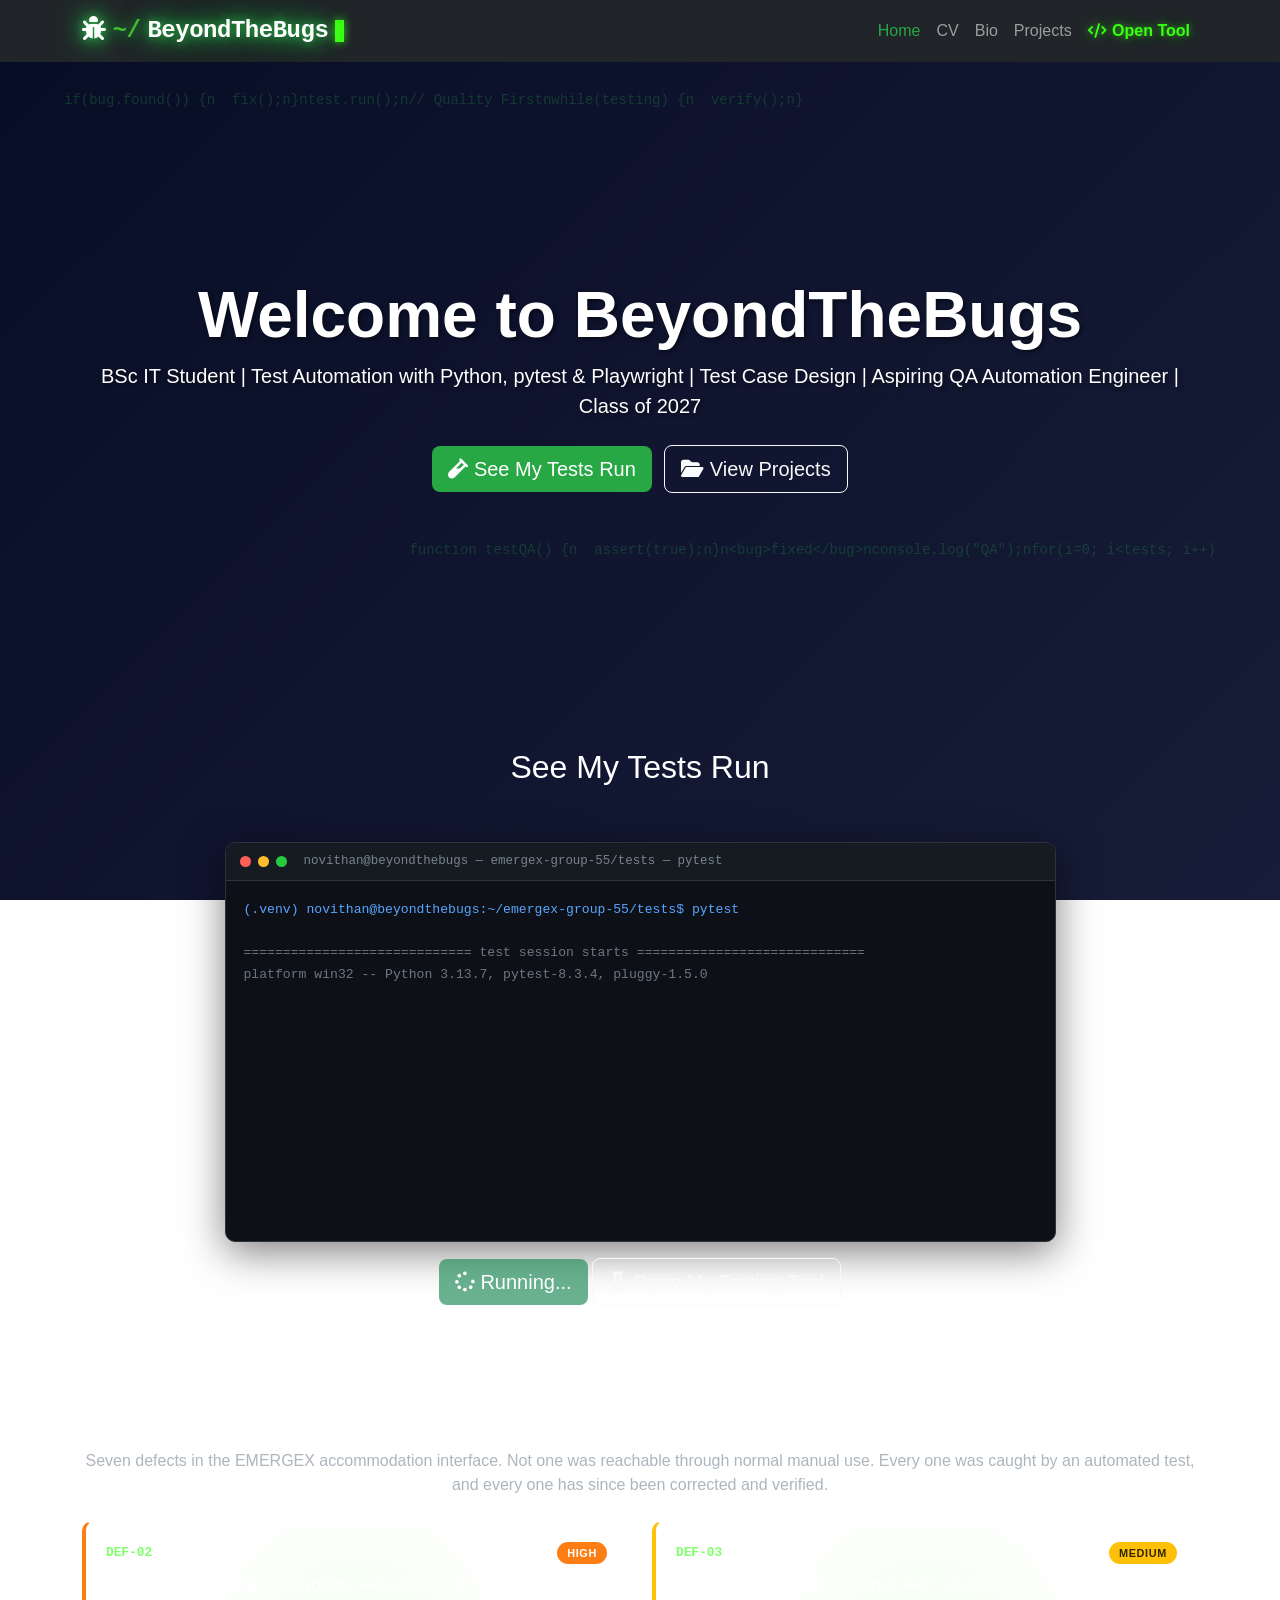
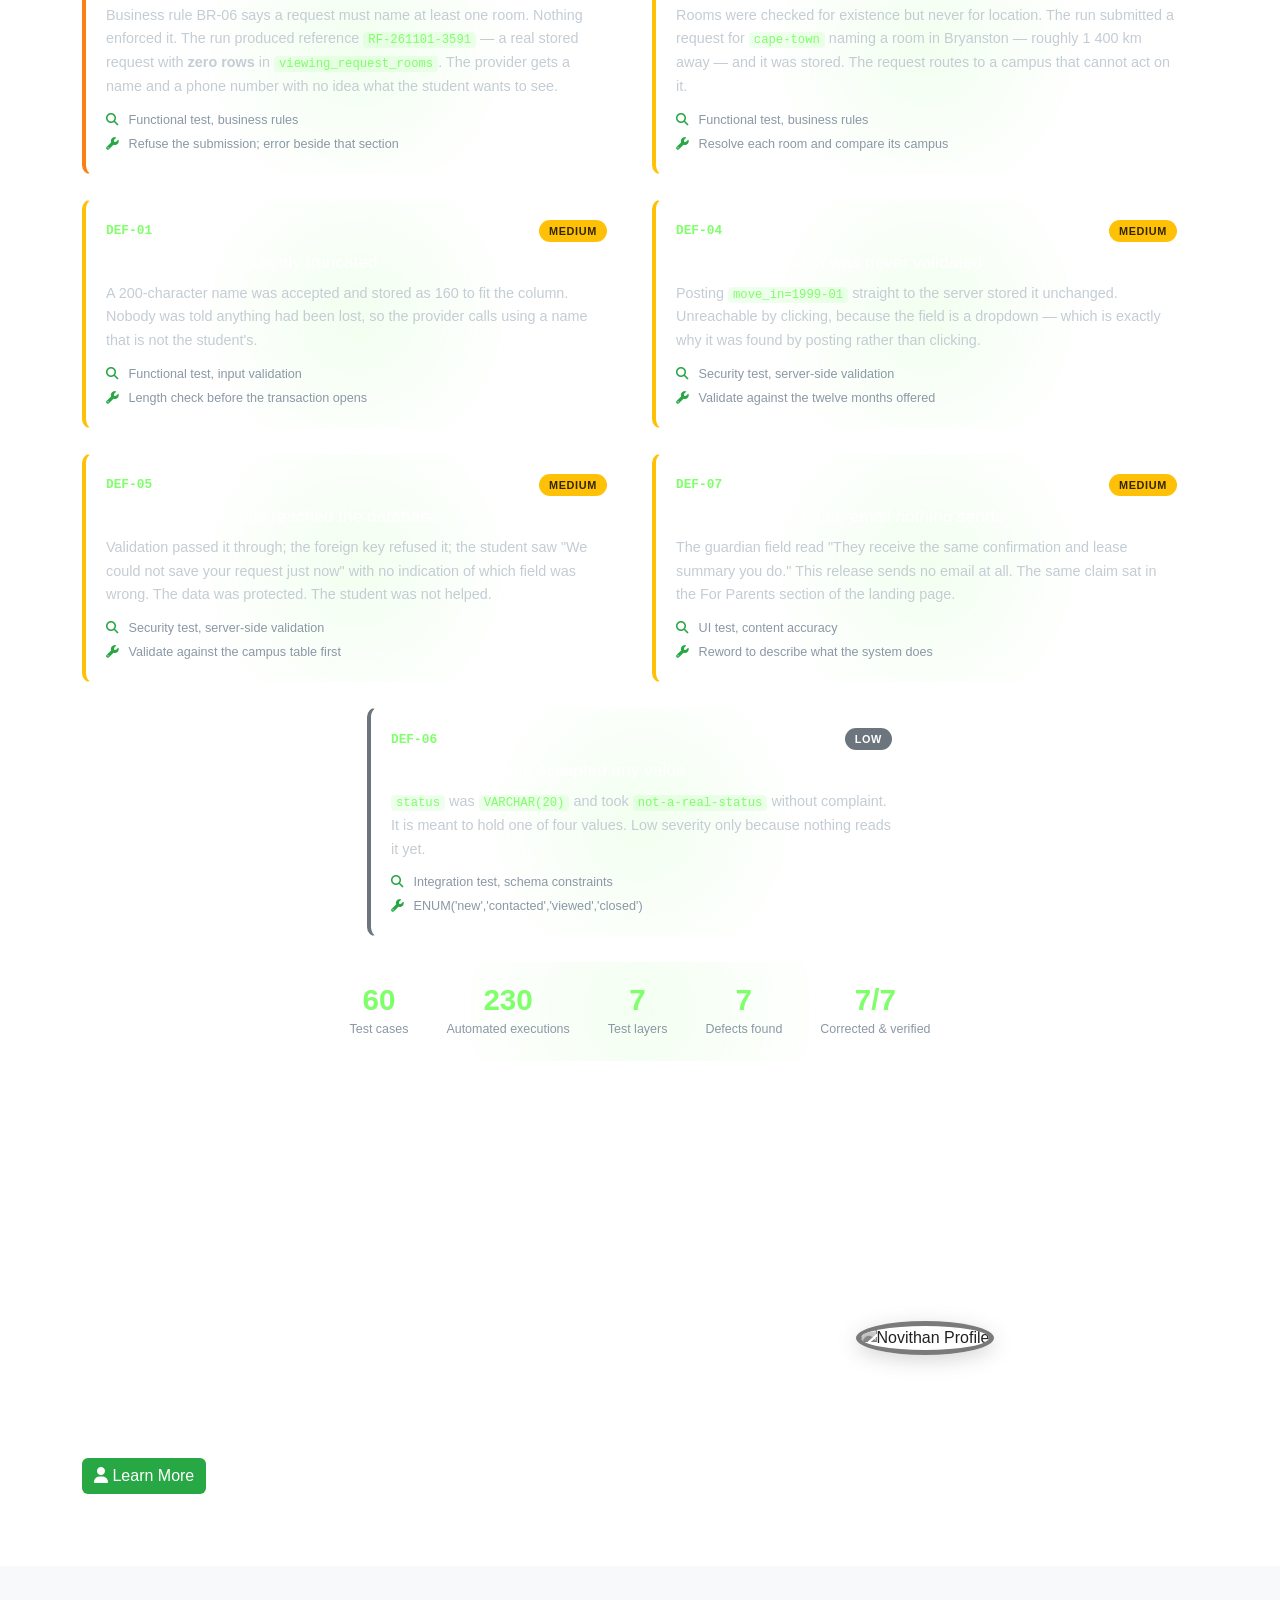
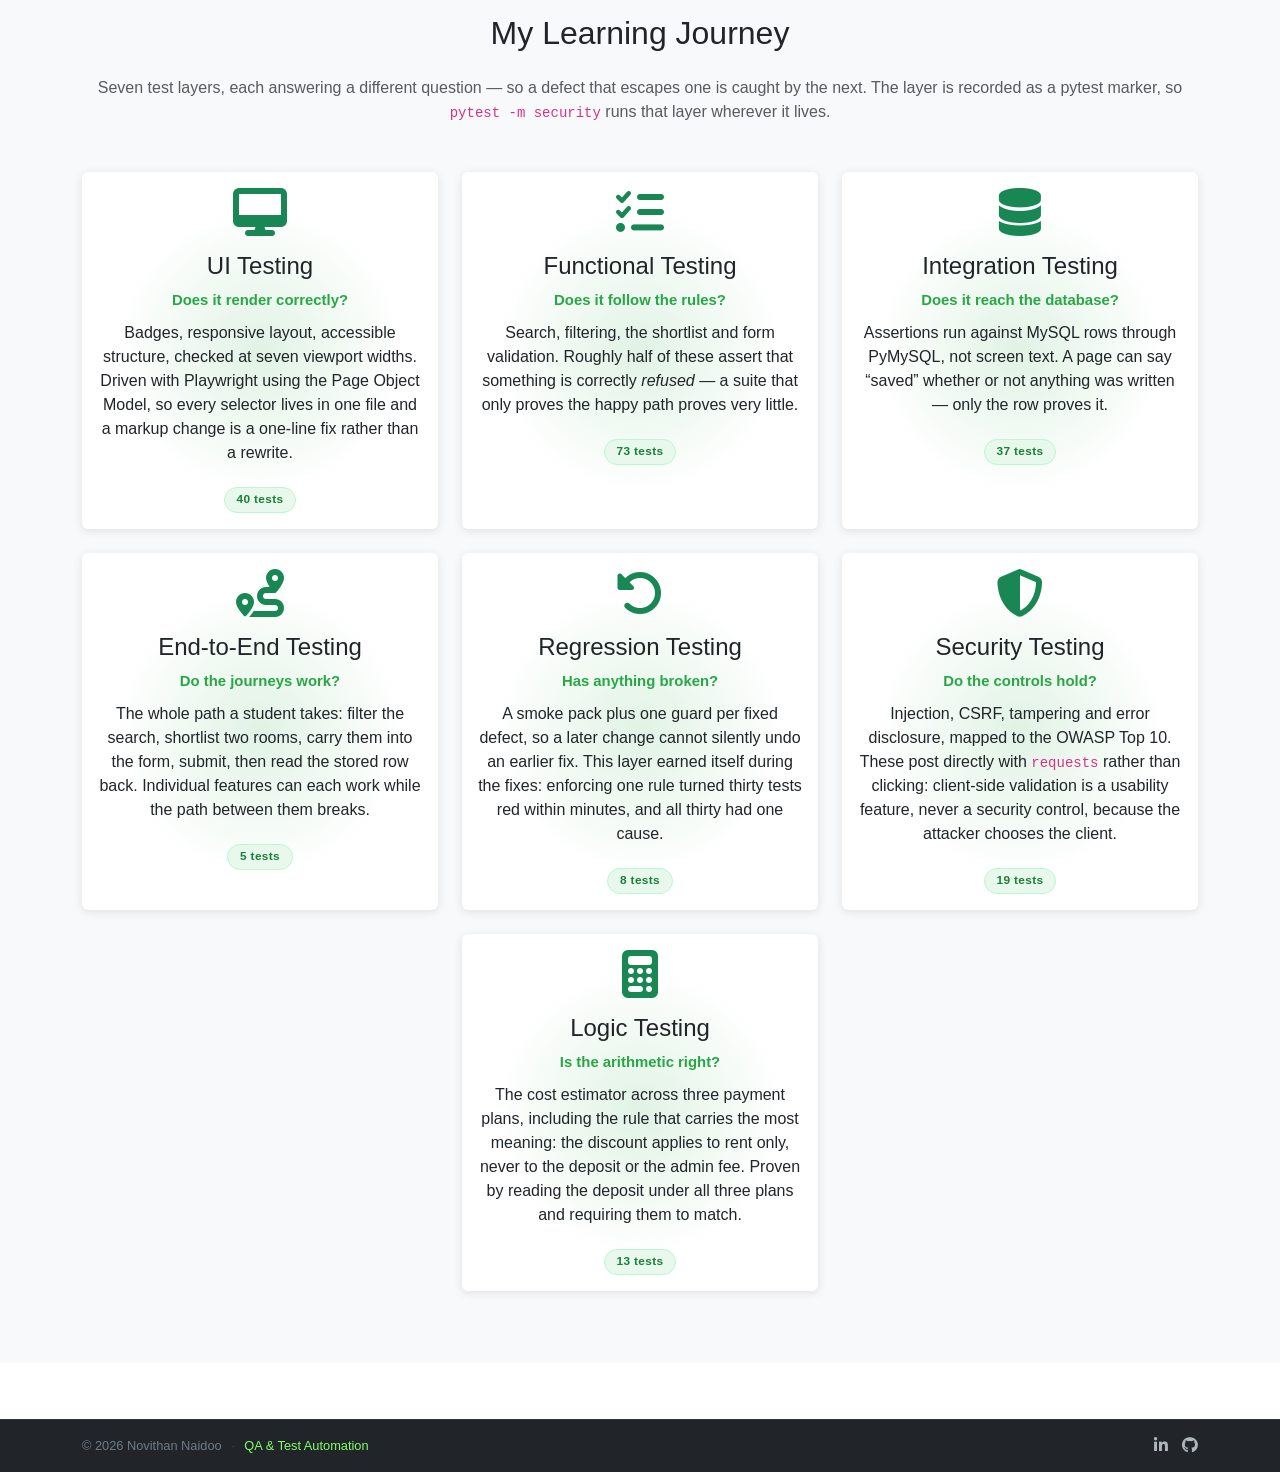
==== commit 013d5f53: "Add Open Tool to every navbar and style it neon green The testing tool was only reachable from the h" ====
--- a/index.html
+++ b/index.html
@@ -36,8 +36,8 @@
                     <li class="nav-item"><a class="nav-link" href="projects.html">Projects</a></li>
                     <!-- BYB_Testing Tool -->
                      <li class="nav-item">
-                        <a class="nav-link text-success fw-bold" href="BYB_TestingTool/index.html">
-                            <i class="fas fa-vial"></i> Open Tool
+                        <a class="nav-link nav-tool fw-bold" href="BYB_TestingTool/index.html">
+                            <i class="fas fa-code"></i> Open Tool
                         </a>
                     </li>
                 </ul>
--- a/style.css
+++ b/style.css
@@ -1004,6 +1004,50 @@
 }
 
 /* ═══════════════════════════════════════════════════════════════════
+   "OPEN TOOL" NAV LINK
+   ───────────────────────────────────────────────────────────────────
+   Neon green with a soft halo, so the one link that leaves the site for
+   the testing tool reads as a distinct destination rather than another
+   page in the same set.
+
+   The selector carries .navbar because Bootstrap's own .navbar-dark
+   .nav-link colour would otherwise win on specificity and the neon
+   would silently never apply.
+   ═══════════════════════════════════════════════════════════════════ */
+.navbar .nav-link.nav-tool {
+    color: #39ff14;
+    text-shadow: 0 0 6px rgba(57, 255, 20, .55),
+                 0 0 18px rgba(57, 255, 20, .28);
+    transition: color .2s ease, text-shadow .2s ease, transform .2s ease;
+}
+
+.navbar .nav-link.nav-tool:hover,
+.navbar .nav-link.nav-tool:focus-visible {
+    color: #b6ff9e;
+    text-shadow: 0 0 8px rgba(57, 255, 20, .9),
+                 0 0 26px rgba(57, 255, 20, .55),
+                 0 0 44px rgba(57, 255, 20, .3);
+}
+
+.navbar .nav-link.nav-tool i {
+    /* The chevrons carry the glow better one notch smaller than the
+       text beside them. */
+    font-size: .92em;
+    margin-right: 2px;
+}
+
+/* A permanent glow is a lot on a small screen where the nav is a stacked
+   drawer and the link sits among the others. Keep the colour, drop the
+   halo. */
+@media (max-width: 991px) {
+    .navbar .nav-link.nav-tool { text-shadow: 0 0 6px rgba(57, 255, 20, .4); }
+}
+
+@media (prefers-reduced-motion: reduce) {
+    .navbar .nav-link.nav-tool { transition: none; }
+}
+
+/* ═══════════════════════════════════════════════════════════════════
    TERMINAL BACKDROP — inner pages (Projects, Bio, CV)
    ───────────────────────────────────────────────────────────────────
    Applied via <body class="page-terminal">, which also tells matrix.js
